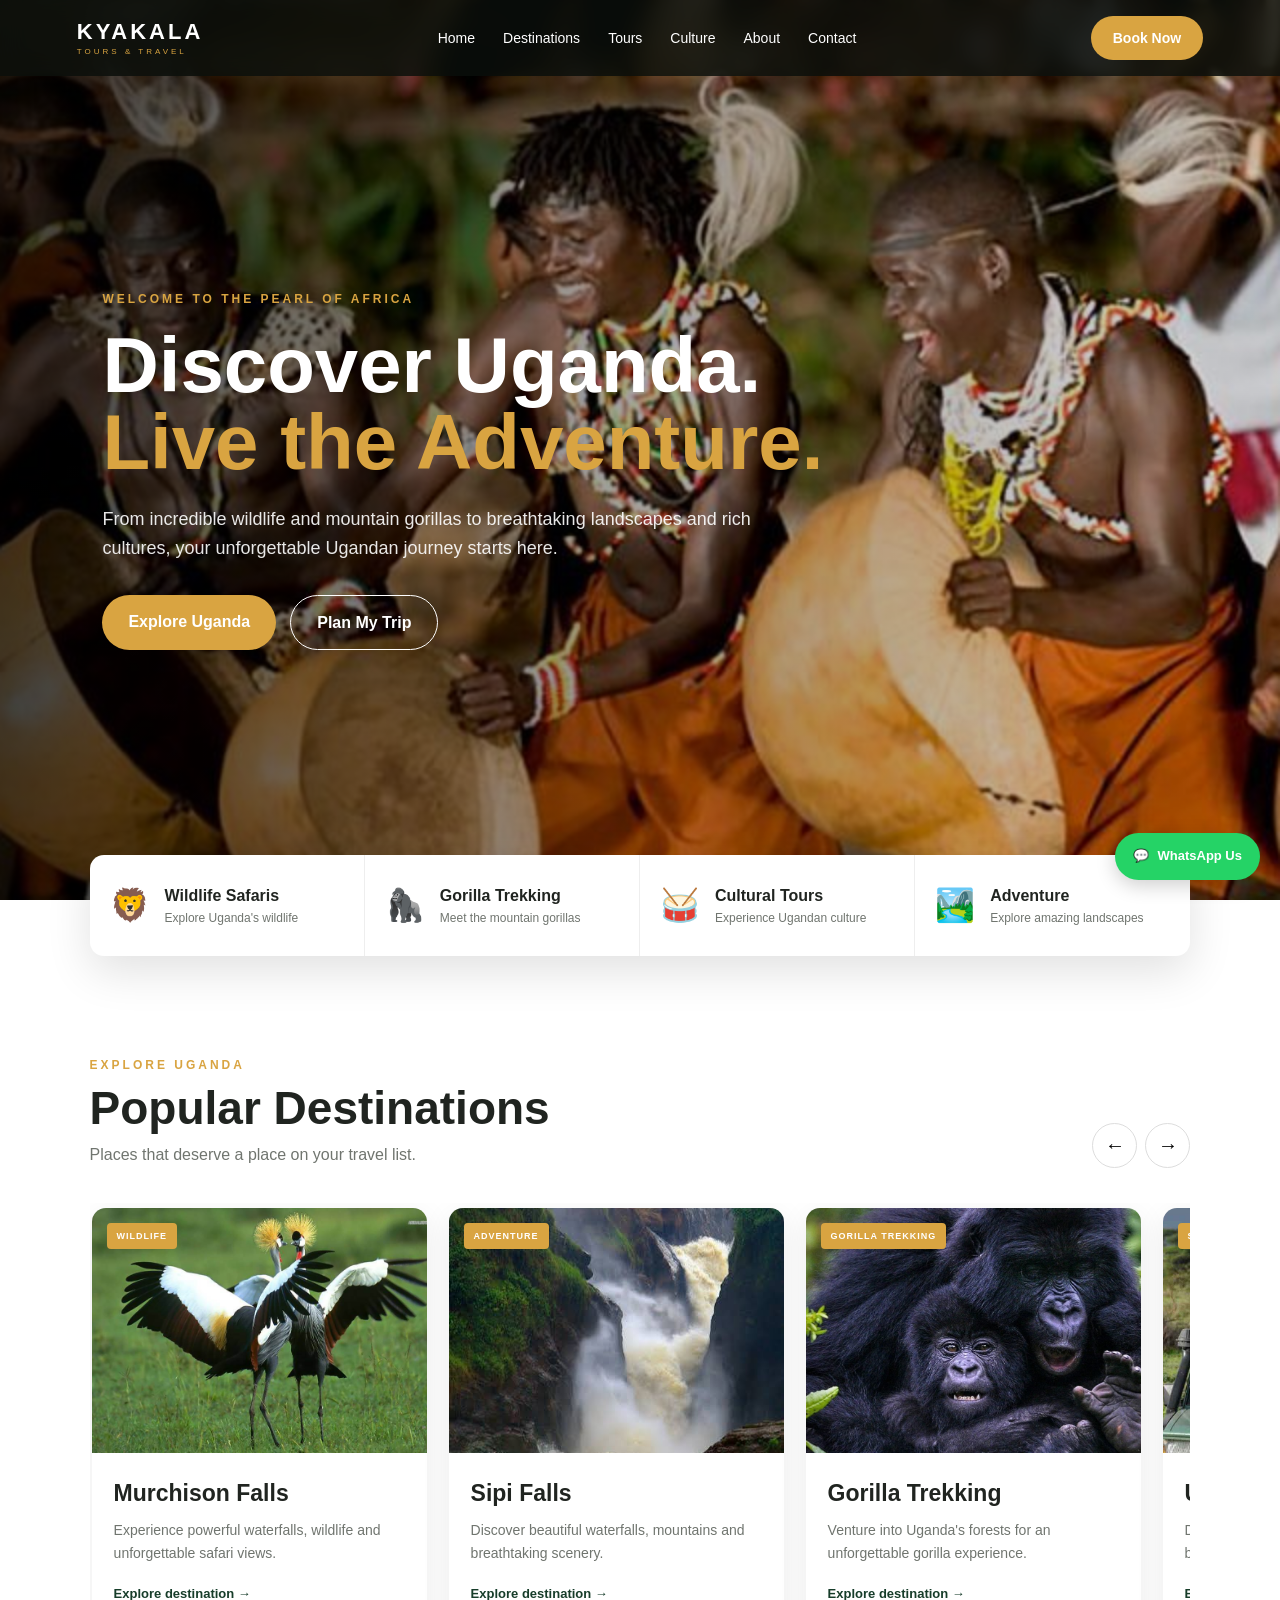
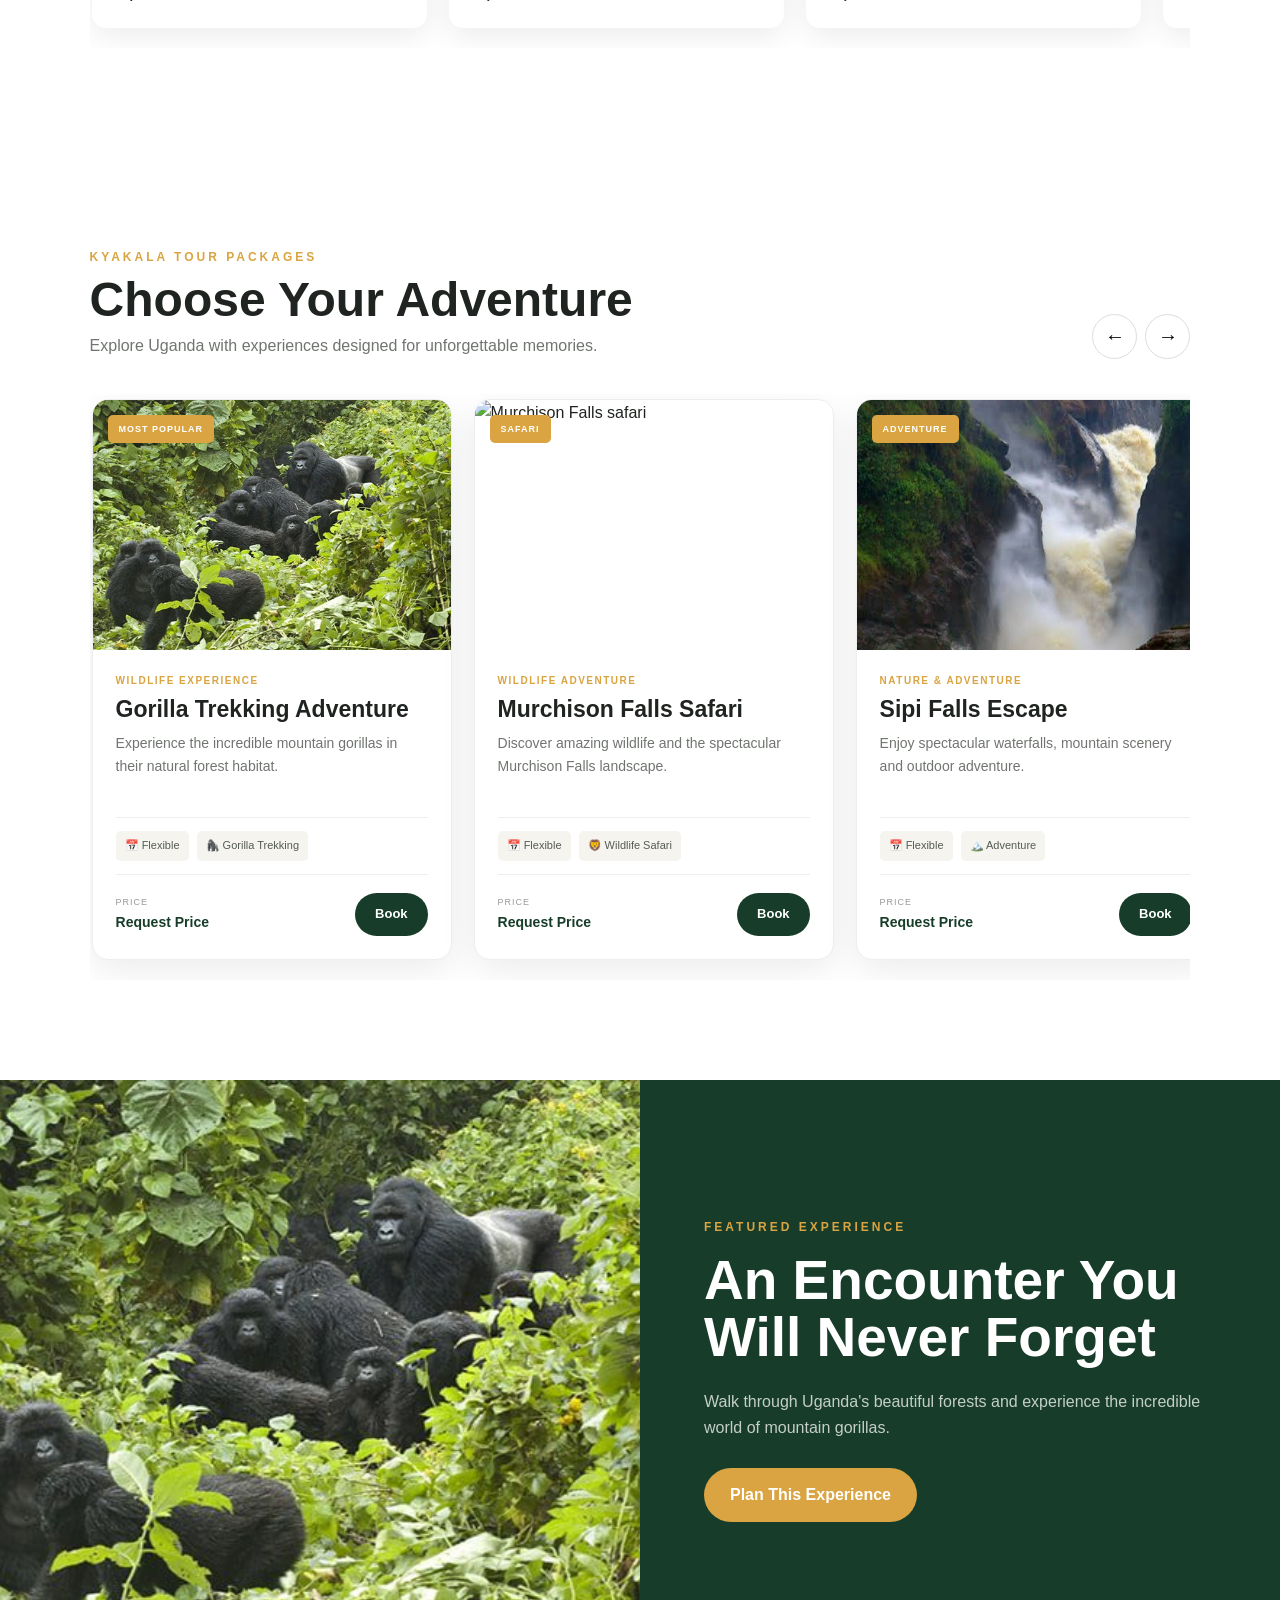
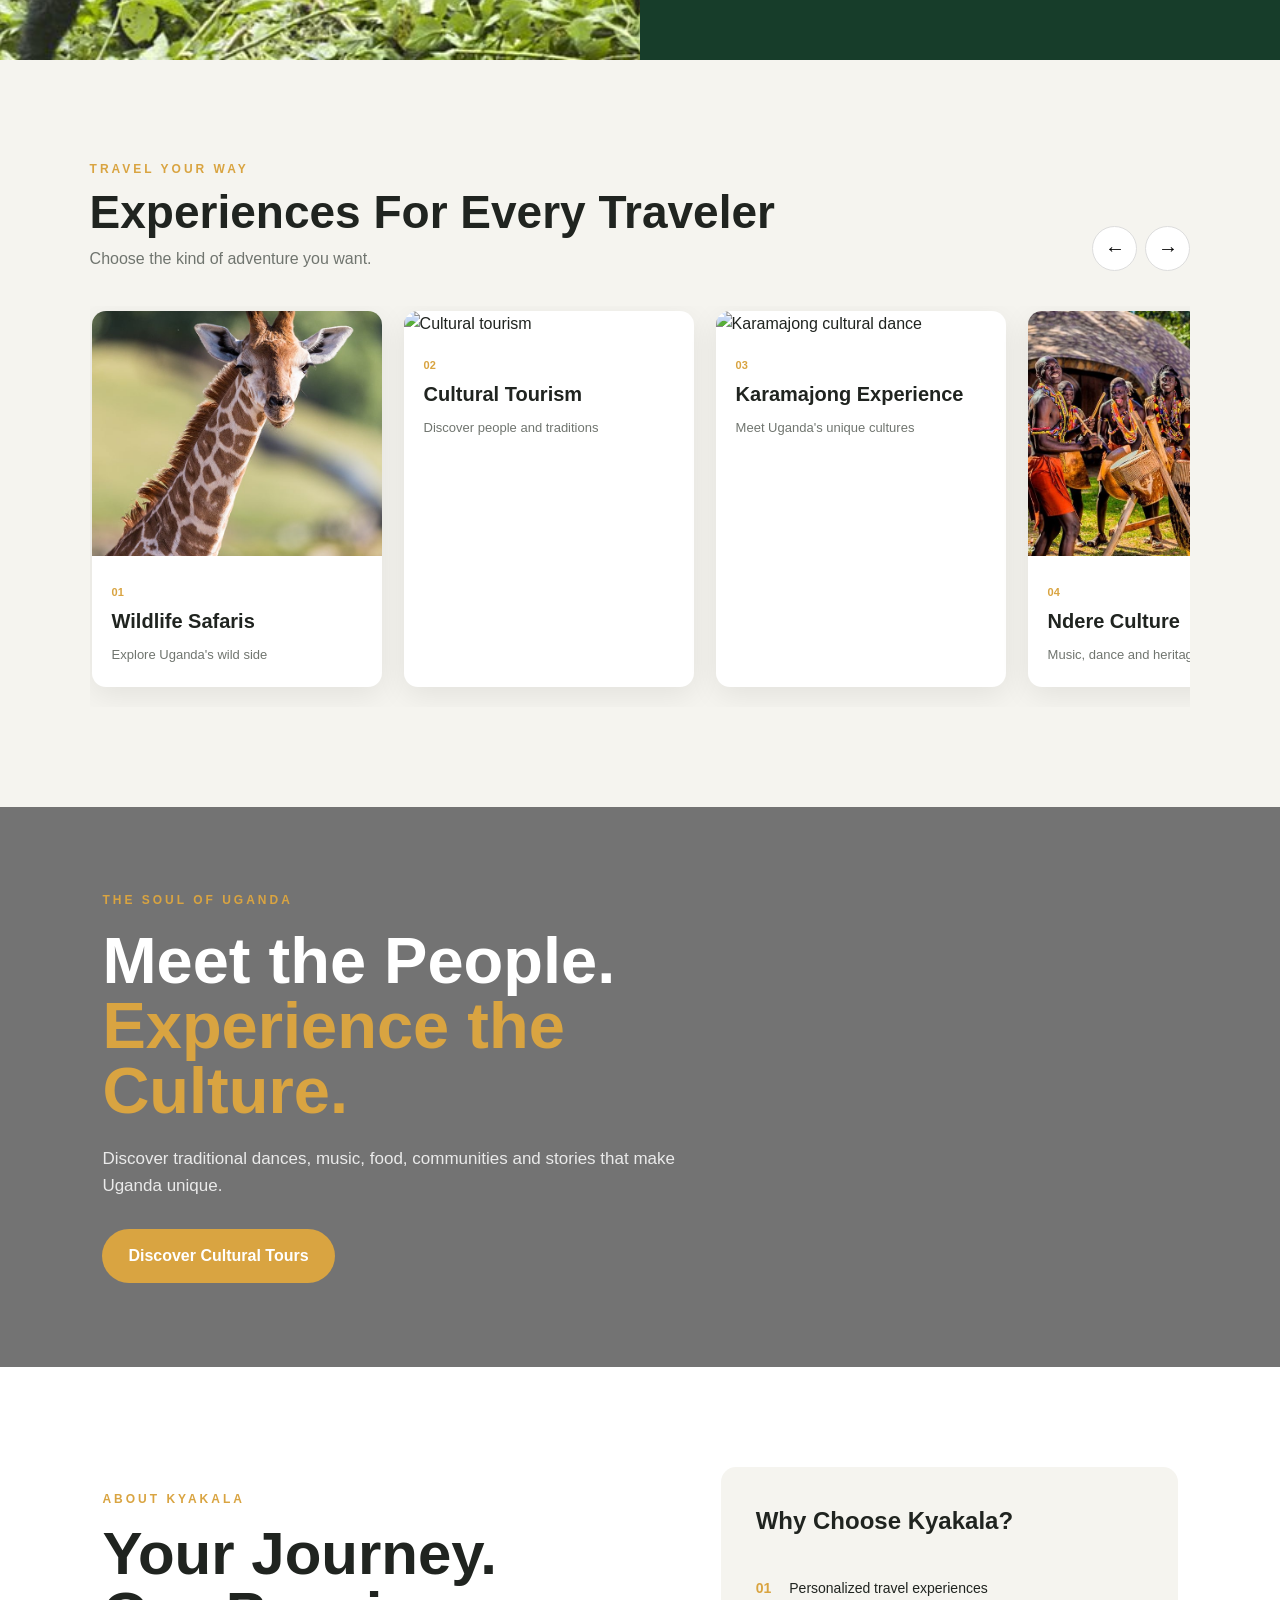
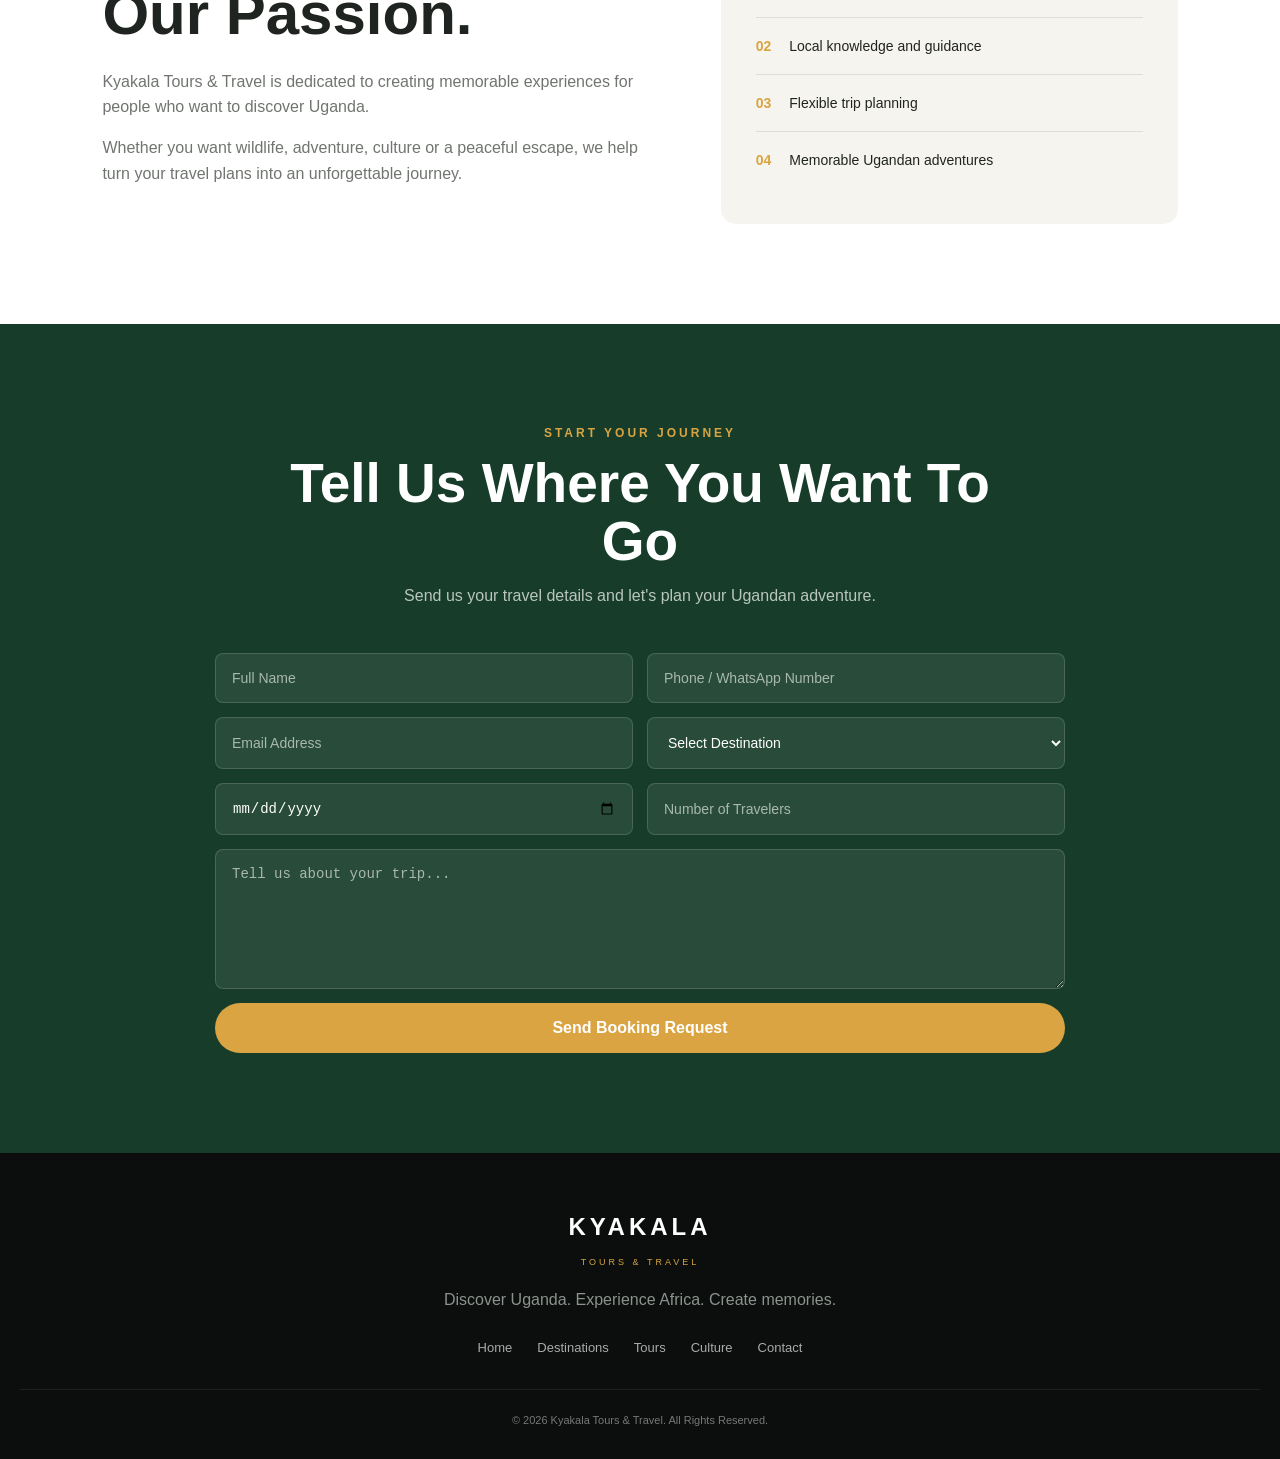
==== index.html @ d50c4559 "Update image source in destination card" ====
<!DOCTYPE html>
<html lang="en">
<head>
    <meta charset="UTF-8">
    <meta name="viewport" content="width=device-width, initial-scale=1.0">

    <title>Kyakala Tours & Travel | Explore Uganda</title>

    <meta name="description"
          content="Explore Uganda with Kyakala Tours & Travel. Discover wildlife safaris, gorilla trekking, cultural experiences and beautiful destinations.">

    <link rel="stylesheet" href="style.css">
</head>

<body>

<!-- ================= HEADER ================= -->

<header class="header">

    <a href="#home" class="logo">
        <span>KYAKALA</span>
        <small>TOURS & TRAVEL</small>
    </a>

    <nav class="desktop-nav">
        <a href="#home">Home</a>
        <a href="#destinations">Destinations</a>
        <a href="#tours">Tours</a>
        <a href="#culture">Culture</a>
        <a href="#about">About</a>
        <a href="#contact">Contact</a>
    </nav>

    <a href="#contact" class="book-button">
        Book Now
    </a>

    <button class="menu-button" onclick="toggleMenu()">
        ☰
    </button>

</header>


<!-- ================= MOBILE MENU ================= -->

<div class="mobile-menu" id="mobileMenu">

    <button class="close-menu" onclick="toggleMenu()">
        ×
    </button>

    <a href="#home" onclick="toggleMenu()">Home</a>
    <a href="#destinations" onclick="toggleMenu()">Destinations</a>
    <a href="#tours" onclick="toggleMenu()">Tours</a>
    <a href="#culture" onclick="toggleMenu()">Culture</a>
    <a href="#about" onclick="toggleMenu()">About</a>
    <a href="#contact" onclick="toggleMenu()">Contact</a>

</div>


<!-- ================= HERO ================= -->

<section id="home" class="hero">

    <div class="hero-background"></div>

    <div class="hero-overlay"></div>

    <div class="hero-content">

        <p class="eyebrow">
            WELCOME TO THE PEARL OF AFRICA
        </p>

        <h1>
            Discover Uganda.
            <strong>Live the Adventure.</strong>
        </h1>

        <p class="hero-description">
            From incredible wildlife and mountain gorillas
            to breathtaking landscapes and rich cultures,
            your unforgettable Ugandan journey starts here.
        </p>

        <div class="hero-actions">

            <a href="#destinations" class="primary-button">
                Explore Uganda
            </a>

            <a href="#contact" class="secondary-button">
                Plan My Trip
            </a>

        </div>

    </div>

    <div class="hero-scroll">
        Scroll to explore ↓
    </div>

</section>


<!-- ================= QUICK SERVICES ================= -->

<section class="quick-services">

    <div class="service-card">
        <span>🦁</span>
        <div>
            <h3>Wildlife Safaris</h3>
            <p>Explore Uganda's wildlife</p>
        </div>
    </div>

    <div class="service-card">
        <span>🦍</span>
        <div>
            <h3>Gorilla Trekking</h3>
            <p>Meet the mountain gorillas</p>
        </div>
    </div>

    <div class="service-card">
        <span>🥁</span>
        <div>
            <h3>Cultural Tours</h3>
            <p>Experience Ugandan culture</p>
        </div>
    </div>

    <div class="service-card">
        <span>🏞️</span>
        <div>
            <h3>Adventure</h3>
            <p>Explore amazing landscapes</p>
        </div>
    </div>

</section>


<!-- ================= DESTINATIONS ================= -->

<section id="destinations" class="section">

    <div class="section-heading">

        <div>
            <p class="eyebrow-dark">
                EXPLORE UGANDA
            </p>

            <h2>
                Popular Destinations
            </h2>

            <p>
                Places that deserve a place on your travel list.
            </p>
        </div>

        <div class="slider-controls">

            <button onclick="moveSlider('destinationSlider', -1)">
                ←
            </button>

            <button onclick="moveSlider('destinationSlider', 1)">
                →
            </button>

        </div>

    </div>


    <div class="slider-container">

        <div class="slider" id="destinationSlider">


            <!-- MURCHISON -->

            <article class="destination-card">

                <div class="card-image">

                    <img src="images/ccsk1.jpg"
                         alt="Murchison Falls">

                    <span class="image-label">
                        WILDLIFE
                    </span>

                </div>

                <div class="card-body">

                    <h3>Murchison Falls</h3>

                    <p>
                        Experience powerful waterfalls,
                        wildlife and unforgettable safari views.
                    </p>

                    <a href="#contact">
                        Explore destination →
                    </a>

                </div>

            </article>


            <!-- SIPI -->

            <article class="destination-card">

                <div class="card-image">

                    <img src="images/sipi-falls.jpg"
                         alt="Sipi Falls">

                    <span class="image-label">
                        ADVENTURE
                    </span>

                </div>

                <div class="card-body">

                    <h3>Sipi Falls</h3>

                    <p>
                        Discover beautiful waterfalls,
                        mountains and breathtaking scenery.
                    </p>

                    <a href="#contact">
                        Explore destination →
                    </a>

                </div>

            </article>


            <!-- GORILLA -->

            <article class="destination-card">

                <div class="card-image">

                    <img src="images/gorilla-trekking.jpg"
                         alt="Gorilla trekking">

                    <span class="image-label">
                        GORILLA TREKKING
                    </span>

                </div>

                <div class="card-body">

                    <h3>Gorilla Trekking</h3>

                    <p>
                        Venture into Uganda's forests
                        for an unforgettable gorilla experience.
                    </p>

                    <a href="#contact">
                        Explore destination →
                    </a>

                </div>

            </article>


            <!-- SAFARI -->

            <article class="destination-card">

                <div class="card-image">

                    <img src="images/Safaris.jpg"
                         alt="Uganda safari">

                    <span class="image-label">
                        SAFARI
                    </span>

                </div>

                <div class="card-body">

                    <h3>Uganda Safari</h3>

                    <p>
                        Discover incredible wildlife
                        across Uganda's beautiful parks.
                    </p>

                    <a href="#contact">
                        Explore destination →
                    </a>

                </div>

            </article>


            <!-- FALLS -->

            <article class="destination-card">

                <div class="card-image">

                    <img src="images/falls.jpg"
                         alt="Uganda waterfalls">

                    <span class="image-label">
                        NATURE
                    </span>

                </div>

                <div class="card-body">

                    <h3>Uganda Waterfalls</h3>

                    <p>
                        Explore some of the country's
                        most spectacular natural scenery.
                    </p>

                    <a href="#contact">
                        Explore destination →
                    </a>

                </div>

            </article>

        </div>

    </div>

</section>


<!-- ================= FEATURED GORILLA ================= -->


<!-- ================= TOUR PACKAGES ================= -->

<section class="packages-section" id="packages">

    <div class="packages-heading">

        <div>

            <p class="eyebrow-dark">
                KYAKALA TOUR PACKAGES
            </p>

            <h2>
                Choose Your Adventure
            </h2>

            <p>
                Explore Uganda with experiences designed
                for unforgettable memories.
            </p>

        </div>

        <div class="slider-controls">

            <button onclick="moveSlider('packageSlider', -1)">
                ←
            </button>

            <button onclick="moveSlider('packageSlider', 1)">
                →
            </button>

        </div>

    </div>


    <div class="slider-container">

        <div class="slider" id="packageSlider">


            <!-- PACKAGE 1 -->

            <article class="package-card">

                <div class="package-image">

                    <img src="images/Gorilla-Treking.jpg"
                         alt="Gorilla trekking in Uganda">

                    <span class="package-badge">
                        MOST POPULAR
                    </span>

                </div>

                <div class="package-content">

                    <p class="package-type">
                        WILDLIFE EXPERIENCE
                    </p>

                    <h3>
                        Gorilla Trekking Adventure
                    </h3>

                    <p>
                        Experience the incredible mountain
                        gorillas in their natural forest habitat.
                    </p>

                    <div class="package-info">

                        <span>📅 Flexible</span>
                        <span>🦍 Gorilla Trekking</span>

                    </div>

                    <div class="package-bottom">

                        <div>
                            <small>PRICE</small>
                            <strong>Request Price</strong>
                        </div>

                        <a href="#contact"
                           class="package-button">
                            Book
                        </a>

                    </div>

                </div>

            </article>


            <!-- PACKAGE 2 -->

            <article class="package-card">

                <div class="package-image">

                    <img src="images/murchison82.jpg"
                         alt="Murchison Falls safari">

                    <span class="package-badge">
                        SAFARI
                    </span>

                </div>

                <div class="package-content">

                    <p class="package-type">
                        WILDLIFE ADVENTURE
                    </p>

                    <h3>
                        Murchison Falls Safari
                    </h3>

                    <p>
                        Discover amazing wildlife and the
                        spectacular Murchison Falls landscape.
                    </p>

                    <div class="package-info">

                        <span>📅 Flexible</span>
                        <span>🦁 Wildlife Safari</span>

                    </div>

                    <div class="package-bottom">

                        <div>
                            <small>PRICE</small>
                            <strong>Request Price</strong>
                        </div>

                        <a href="#contact"
                           class="package-button">
                            Book
                        </a>

                    </div>

                </div>

            </article>


            <!-- PACKAGE 3 -->

            <article class="package-card">

                <div class="package-image">

                    <img src="images/sipi-falls.jpg"
                         alt="Sipi Falls adventure">

                    <span class="package-badge">
                        ADVENTURE
                    </span>

                </div>

                <div class="package-content">

                    <p class="package-type">
                        NATURE & ADVENTURE
                    </p>

                    <h3>
                        Sipi Falls Escape
                    </h3>

                    <p>
                        Enjoy spectacular waterfalls,
                        mountain scenery and outdoor adventure.
                    </p>

                    <div class="package-info">

                        <span>📅 Flexible</span>
                        <span>🏔️ Adventure</span>

                    </div>

                    <div class="package-bottom">

                        <div>
                            <small>PRICE</small>
                            <strong>Request Price</strong>
                        </div>

                        <a href="#contact"
                           class="package-button">
                            Book
                        </a>

                    </div>

                </div>

            </article>


            <!-- PACKAGE 4 -->

            <article class="package-card">

                <div class="package-image">

                    <img src="images/Cultural-Tourism.jpg"
                         alt="Uganda cultural tourism">

                    <span class="package-badge">
                        CULTURE
                    </span>

                </div>

                <div class="package-content">

                    <p class="package-type">
                        CULTURAL EXPERIENCE
                    </p>

                    <h3>
                        Uganda Cultural Experience
                    </h3>

                    <p>
                        Meet communities, discover traditions
                        and experience the heart of Uganda.
                    </p>

                    <div class="package-info">

                        <span>📅 Flexible</span>
                        <span>🥁 Culture</span>

                    </div>

                    <div class="package-bottom">

                        <div>
                            <small>PRICE</small>
                            <strong>Request Price</strong>
                        </div>

                        <a href="#contact"
                           class="package-button">
                            Book
                        </a>

                    </div>

                </div>

            </article>


            <!-- PACKAGE 5 -->

            <article class="package-card">

                <div class="package-image">

                    <img src="images/Wildlife-Safari.jpg"
                         alt="Uganda wildlife safari">

                    <span class="package-badge">
                        WILDLIFE
                    </span>

                </div>

                <div class="package-content">

                    <p class="package-type">
                        WILDLIFE SAFARI
                    </p>

                    <h3>
                        Uganda Wildlife Safari
                    </h3>

                    <p>
                        Explore Uganda's national parks and
                        encounter incredible African wildlife.
                    </p>

                    <div class="package-info">

                        <span>📅 Flexible</span>
                        <span>🦁 Safari</span>

                    </div>

                    <div class="package-bottom">

                        <div>
                            <small>PRICE</small>
                            <strong>Request Price</strong>
                        </div>

                        <a href="#contact"
                           class="package-button">
                            Book
                        </a>

                    </div>

                </div>

            </article>

        </div>

    </div>

</section>





<section class="featured">

    <div class="featured-image">

        <img src="images/Gorilla-Treking.jpg"
             alt="Gorilla trekking experience">

    </div>

    <div class="featured-content">

        <p class="eyebrow-dark">
            FEATURED EXPERIENCE
        </p>

        <h2>
            An Encounter
            You Will Never Forget
        </h2>

        <p>
            Walk through Uganda's beautiful forests
            and experience the incredible world of
            mountain gorillas.
        </p>

        <a href="#contact" class="primary-button">
            Plan This Experience
        </a>

    </div>

</section>


<!-- ================= TOUR EXPERIENCES ================= -->

<section id="tours" class="section light-section">

    <div class="section-heading">

        <div>

            <p class="eyebrow-dark">
                TRAVEL YOUR WAY
            </p>

            <h2>
                Experiences For Every Traveler
            </h2>

            <p>
                Choose the kind of adventure you want.
            </p>

        </div>

        <div class="slider-controls">

            <button onclick="moveSlider('tourSlider', -1)">
                ←
            </button>

            <button onclick="moveSlider('tourSlider', 1)">
                →
            </button>

        </div>

    </div>


    <div class="slider-container">

        <div class="slider" id="tourSlider">


            <article class="experience-card">

                <img src="images/Wildlife-Safari.jpg"
                     alt="Wildlife safari">

                <div>

                    <p>01</p>

                    <h3>Wildlife Safaris</h3>

                    <span>
                        Explore Uganda's wild side
                    </span>

                </div>

            </article>


            <article class="experience-card">

                <img src="images/Cultural-Tourism.jpg"
                     alt="Cultural tourism">

                <div>

                    <p>02</p>

                    <h3>Cultural Tourism</h3>

                    <span>
                        Discover people and traditions
                    </span>

                </div>

            </article>


            <article class="experience-card">

                <img src="images/karamajong-dancing.jpg"
                     alt="Karamajong cultural dance">

                <div>

                    <p>03</p>

                    <h3>Karamajong Experience</h3>

                    <span>
                        Meet Uganda's unique cultures
                    </span>

                </div>

            </article>


            <article class="experience-card">

                <img src="images/Ndere-culture.jpg"
                     alt="Ndere cultural experience">

                <div>

                    <p>04</p>

                    <h3>Ndere Culture</h3>

                    <span>
                        Music, dance and heritage
                    </span>

                </div>

            </article>


            <article class="experience-card">

                <img src="images/the-bagishu-cultural.jpg"
                     alt="Bagishu cultural experience">

                <div>

                    <p>05</p>

                    <h3>Bagishu Culture</h3>

                    <span>
                        Discover Eastern Uganda
                    </span>

                </div>

            </article>


            <article class="experience-card">

                <img src="images/Uganda-Culture.jpg"
                     alt="Ugandan culture">

                <div>

                    <p>06</p>

                    <h3>Ugandan Culture</h3>

                    <span>
                        Experience our heritage
                    </span>

                </div>

            </article>

        </div>

    </div>

</section>


<!-- ================= CULTURE BANNER ================= -->

<section id="culture" class="culture-banner">

    <div class="culture-overlay"></div>

    <div class="culture-content">

        <p class="eyebrow">
            THE SOUL OF UGANDA
        </p>

        <h2>
            Meet the People.
            <strong>Experience the Culture.</strong>
        </h2>

        <p>
            Discover traditional dances, music, food,
            communities and stories that make Uganda unique.
        </p>

        <a href="#contact" class="primary-button">
            Discover Cultural Tours
        </a>

    </div>

</section>


<!-- ================= ABOUT ================= -->

<section id="about" class="about-section">

    <div class="about-text">

        <p class="eyebrow-dark">
            ABOUT KYAKALA
        </p>

        <h2>
            Your Journey.
            <br>
            Our Passion.
        </h2>

        <p>
            Kyakala Tours & Travel is dedicated to
            creating memorable experiences for people
            who want to discover Uganda.
        </p>

        <p>
            Whether you want wildlife, adventure,
            culture or a peaceful escape, we help
            turn your travel plans into an unforgettable journey.
        </p>

    </div>


    <div class="why-us">

        <h3>
            Why Choose Kyakala?
        </h3>

        <div class="reason">
            <strong>01</strong>
            <span>Personalized travel experiences</span>
        </div>

        <div class="reason">
            <strong>02</strong>
            <span>Local knowledge and guidance</span>
        </div>

        <div class="reason">
            <strong>03</strong>
            <span>Flexible trip planning</span>
        </div>

        <div class="reason">
            <strong>04</strong>
            <span>Memorable Ugandan adventures</span>
        </div>

    </div>

</section>


<!-- ================= BOOKING ================= -->

<section id="contact" class="booking-section">

    <div class="booking-heading">

        <p class="eyebrow">
            START YOUR JOURNEY
        </p>

        <h2>
            Tell Us Where You Want To Go
        </h2>

        <p>
            Send us your travel details and
            let's plan your Ugandan adventure.
        </p>

    </div>


    <form class="booking-form">

        <input
            type="text"
            name="name"
            placeholder="Full Name"
            required
        >

        <input
            type="tel"
            name="phone"
            placeholder="Phone / WhatsApp Number"
            required
        >

        <input
            type="email"
            name="email"
            placeholder="Email Address"
        >

        <select name="destination" required>

            <option value="">
                Select Destination
            </option>

            <option>Murchison Falls</option>
            <option>Sipi Falls</option>
            <option>Gorilla Trekking</option>
            <option>Wildlife Safari</option>
            <option>Cultural Tour</option>
            <option>Other</option>

        </select>

        <input
            type="date"
            name="date"
        >

        <input
            type="number"
            name="travelers"
            min="1"
            placeholder="Number of Travelers"
        >

        <textarea
            name="message"
            placeholder="Tell us about your trip..."
        ></textarea>

        <button type="submit">
            Send Booking Request
        </button>

    </form>

</section>


<!-- ================= WHATSAPP ================= -->

<a href="#" class="whatsapp-button" id="whatsappButton">
    <span>💬</span>
    WhatsApp Us
</a>


<!-- ================= BACK TO TOP ================= -->

<button class="top-button" id="topButton">
    ↑
</button>


<!-- ================= FOOTER ================= -->

<footer>

    <div class="footer-brand">
        <strong>KYAKALA</strong>
        <span>TOURS & TRAVEL</span>
    </div>

    <p>
        Discover Uganda. Experience Africa. Create memories.
    </p>

    <div class="footer-navigation">

        <a href="#home">Home</a>
        <a href="#destinations">Destinations</a>
        <a href="#tours">Tours</a>
        <a href="#culture">Culture</a>
        <a href="#contact">Contact</a>

    </div>

    <div class="footer-bottom">

        © <span id="year"></span>
        Kyakala Tours & Travel.
        All Rights Reserved.

    </div>

</footer>


<script src="script.js"></script>

</body>
</html>
---- style.css ----
* {
    margin: 0;
    padding: 0;
    box-sizing: border-box;
}

:root {
    --gold: #d9a441;
    --dark: #101510;
    --green: #173d2a;
    --light: #f5f4ef;
    --white: #ffffff;
    --text: #202420;
    --muted: #70756f;
}

html {
    scroll-behavior: smooth;
}

body {
    font-family: Arial, Helvetica, sans-serif;
    color: var(--text);
    background: var(--white);
    line-height: 1.6;
    overflow-x: hidden;
}

a {
    text-decoration: none;
    color: inherit;
}

button {
    font-family: inherit;
}


/* =====================================
   HEADER
===================================== */

.header {
    position: fixed;
    top: 0;
    left: 0;

    width: 100%;
    height: 76px;

    z-index: 1000;

    display: flex;
    align-items: center;
    justify-content: space-between;

    padding: 0 6%;

    background: rgba(10, 15, 11, 0.82);

    backdrop-filter: blur(12px);
}

.logo {
    display: flex;
    flex-direction: column;

    color: white;

    line-height: 1;
}

.logo span {
    font-size: 22px;
    font-weight: 900;

    letter-spacing: 3px;
}

.logo small {
    font-size: 8px;

    letter-spacing: 3px;

    margin-top: 5px;

    color: var(--gold);
}

.desktop-nav {
    display: flex;

    gap: 28px;
}

.desktop-nav a {
    color: white;

    font-size: 14px;

    transition: 0.25s;
}

.desktop-nav a:hover {
    color: var(--gold);
}

.book-button {
    background: var(--gold);

    color: white;

    padding: 11px 22px;

    border-radius: 30px;

    font-weight: bold;

    font-size: 14px;
}

.menu-button {
    display: none;

    border: none;

    background: transparent;

    color: white;

    font-size: 29px;

    cursor: pointer;
}


/* =====================================
   MOBILE MENU
===================================== */

.mobile-menu {
    position: fixed;

    top: 0;
    right: -100%;

    width: 82%;
    max-width: 360px;

    height: 100vh;

    z-index: 2000;

    background: var(--dark);

    padding: 100px 35px 30px;

    display: flex;
    flex-direction: column;

    gap: 22px;

    transition: right 0.35s ease;

    box-shadow: -10px 0 35px rgba(0,0,0,0.3);
}

.mobile-menu.active {
    right: 0;
}

.mobile-menu a {
    color: white;

    font-size: 20px;

    border-bottom: 1px solid rgba(255,255,255,0.1);

    padding-bottom: 15px;
}

.close-menu {
    position: absolute;

    top: 25px;
    right: 25px;

    border: none;

    background: transparent;

    color: white;

    font-size: 35px;

    cursor: pointer;
}


/* =====================================
   HERO
===================================== */

.hero {
    min-height: 100vh;

    position: relative;

    display: flex;

    align-items: center;

    padding: 120px 8% 80px;

    overflow: hidden;
}

.hero-background {
    position: absolute;

    inset: 0;

    background-image: url("images/Uganda-Culture.jpg");

    background-size: cover;

    background-position: center;

    animation: heroZoom 12s ease-in-out infinite alternate;
}

@keyframes heroZoom {

    from {
        transform: scale(1);
    }

    to {
        transform: scale(1.08);
    }

}

.hero-overlay {
    position: absolute;

    inset: 0;

    background:
        linear-gradient(
            90deg,
            rgba(0,0,0,0.75),
            rgba(0,0,0,0.35),
            rgba(0,0,0,0.15)
        );
}

.hero-content {
    position: relative;

    z-index: 2;

    max-width: 760px;

    color: white;
}

.eyebrow {
    color: var(--gold);

    font-size: 12px;

    font-weight: 800;

    letter-spacing: 3px;
}

.hero h1 {
    font-size: clamp(45px, 7vw, 78px);

    line-height: 0.98;

    margin: 18px 0 25px;

    font-weight: 800;
}

.hero h1 strong {
    display: block;

    color: var(--gold);
}

.hero-description {
    max-width: 650px;

    font-size: 18px;

    color: rgba(255,255,255,0.9);

    margin-bottom: 32px;
}

.hero-actions {
    display: flex;

    gap: 14px;

    flex-wrap: wrap;
}

.primary-button,
.secondary-button {
    display: inline-block;

    padding: 14px 26px;

    border-radius: 30px;

    font-weight: bold;

    transition: 0.25s;
}

.primary-button {
    background: var(--gold);

    color: white;
}

.secondary-button {
    border: 1px solid white;

    color: white;
}

.primary-button:hover {
    transform: translateY(-2px);
}

.secondary-button:hover {
    background: white;

    color: var(--dark);
}

.hero-scroll {
    position: absolute;

    bottom: 28px;
    left: 8%;

    color: rgba(255,255,255,0.7);

    font-size: 12px;

    letter-spacing: 1px;
}


/* =====================================
   QUICK SERVICES
===================================== */

.quick-services {
    position: relative;

    z-index: 10;

    margin: -45px auto 0;

    width: 86%;

    display: grid;

    grid-template-columns: repeat(4, 1fr);

    background: white;

    border-radius: 14px;

    box-shadow: 0 15px 45px rgba(0,0,0,0.12);

    overflow: hidden;
}

.service-card {
    display: flex;

    align-items: center;

    gap: 15px;

    padding: 25px 20px;

    border-right: 1px solid #eee;
}

.service-card:last-child {
    border-right: none;
}

.service-card > span {
    font-size: 32px;
}

.service-card h3 {
    font-size: 16px;
}

.service-card p {
    font-size: 12px;

    color: var(--muted);
}


/* =====================================
   GENERAL SECTIONS
===================================== */

.section {
    padding: 100px 7%;
}

.light-section {
    background: var(--light);
}

.section-heading {
    display: flex;

    justify-content: space-between;

    align-items: end;

    gap: 30px;

    margin-bottom: 35px;
}

.eyebrow-dark {
    color: var(--gold);

    font-size: 12px;

    font-weight: 800;

    letter-spacing: 3px;
}

.section-heading h2 {
    font-size: clamp(30px, 4vw, 46px);

    line-height: 1.1;

    margin: 8px 0;
}

.section-heading > div:first-child > p:last-child {
    color: var(--muted);
}

.slider-controls {
    display: flex;

    gap: 8px;
}

.slider-controls button {
    width: 45px;
    height: 45px;

    border: 1px solid #ddd;

    background: white;

    border-radius: 50%;

    cursor: pointer;

    font-size: 20px;

    transition: 0.25s;
}

.slider-controls button:hover {
    background: var(--gold);

    color: white;

    border-color: var(--gold);
}


/* =====================================
   SLIDERS
===================================== */

.slider-container {
    overflow: hidden;
}

.slider {
    display: flex;

    gap: 22px;

    overflow-x: auto;

    scroll-behavior: smooth;

    scrollbar-width: none;

    padding: 5px 2px 20px;
}

.slider::-webkit-scrollbar {
    display: none;
}


/* =====================================
   DESTINATION CARDS
===================================== */

.destination-card {
    flex: 0 0 335px;

    background: white;

    border-radius: 14px;

    overflow: hidden;

    box-shadow: 0 8px 30px rgba(0,0,0,0.08);

    transition: transform 0.3s;
}

.destination-card:hover {
    transform: translateY(-7px);
}

.card-image {
    height: 245px;

    position: relative;

    overflow: hidden;
}

.card-image img {
    width: 100%;
    height: 100%;

    object-fit: cover;

    transition: transform 0.5s;
}

.destination-card:hover img {
    transform: scale(1.07);
}

.image-label {
    position: absolute;

    top: 15px;
    left: 15px;

    background: var(--gold);

    color: white;

    padding: 6px 10px;

    border-radius: 4px;

    font-size: 9px;

    font-weight: bold;

    letter-spacing: 1px;
}

.card-body {
    padding: 22px;
}

.card-body h3 {
    font-size: 23px;

    margin-bottom: 8px;
}

.card-body p {
    color: var(--muted);

    font-size: 14px;

    margin-bottom: 16px;
}

.card-body a {
    color: var(--green);

    font-weight: bold;

    font-size: 13px;
}


/* =====================================
   FEATURED EXPERIENCE
===================================== */

.featured {
    display: grid;

    grid-template-columns: 1fr 1fr;

    min-height: 580px;
}

.featured-image {
    overflow: hidden;
}

.featured-image img {
    width: 100%;
    height: 100%;

    object-fit: cover;
}

.featured-content {
    background: var(--green);

    color: white;

    display: flex;

    justify-content: center;

    flex-direction: column;

    padding: 80px 10%;
}

.featured-content h2 {
    font-size: clamp(35px, 5vw, 55px);

    line-height: 1.05;

    margin: 15px 0 22px;
}

.featured-content > p:not(.eyebrow-dark) {
    color: rgba(255,255,255,0.75);

    max-width: 520px;

    margin-bottom: 28px;
}

.featured-content .primary-button {
    align-self: flex-start;
}


/* =====================================
   EXPERIENCE CARDS
===================================== */

.experience-card {
    flex: 0 0 290px;

    background: white;

    border-radius: 14px;

    overflow: hidden;

    box-shadow: 0 8px 30px rgba(0,0,0,0.08);

    transition: transform 0.3s;
}

.experience-card:hover {
    transform: translateY(-6px);
}

.experience-card img {
    width: 100%;

    height: 245px;

    object-fit: cover;
}

.experience-card div {
    padding: 20px;
}

.experience-card div > p {
    color: var(--gold);

    font-size: 11px;

    font-weight: bold;
}

.experience-card h3 {
    font-size: 20px;

    margin: 4px 0;
}

.experience-card span {
    color: var(--muted);

    font-size: 13px;
}


/* =====================================
   CULTURE BANNER
===================================== */

.culture-banner {
    min-height: 560px;

    position: relative;

    display: flex;

    align-items: center;

    padding: 80px 8%;

    background-image: url("images/karamajong-dancing.jpg");

    background-size: cover;

    background-position: center;
}

.culture-overlay {
    position: absolute;

    inset: 0;

    background: rgba(0,0,0,0.55);
}

.culture-content {
    position: relative;

    z-index: 2;

    max-width: 700px;

    color: white;
}

.culture-content h2 {
    font-size: clamp(38px, 6vw, 65px);

    line-height: 1;

    margin: 18px 0 22px;
}

.culture-content h2 strong {
    display: block;

    color: var(--gold);
}

.culture-content > p:not(.eyebrow) {
    font-size: 17px;

    color: rgba(255,255,255,0.85);

    max-width: 600px;

    margin-bottom: 30px;
}


/* =====================================
   ABOUT
===================================== */

.about-section {
    padding: 100px 8%;

    display: grid;

    grid-template-columns: 1.2fr 1fr;

    gap: 70px;

    align-items: center;
}

.about-text h2 {
    font-size: clamp(40px, 5vw, 60px);

    line-height: 1;

    margin: 15px 0 25px;
}

.about-text > p:not(.eyebrow-dark) {
    color: var(--muted);

    max-width: 650px;

    margin-bottom: 15px;
}

.why-us {
    background: var(--light);

    padding: 35px;

    border-radius: 15px;
}

.why-us h3 {
    font-size: 24px;

    margin-bottom: 20px;
}

.reason {
    display: flex;

    gap: 18px;

    align-items: center;

    padding: 17px 0;

    border-bottom: 1px solid #ddd;
}

.reason:last-child {
    border-bottom: none;
}

.reason strong {
    color: var(--gold);

    font-size: 14px;
}

.reason span {
    font-size: 14px;
}


/* =====================================
   BOOKING
===================================== */

.booking-section {
    background: var(--green);

    color: white;

    padding: 100px 7%;
}

.booking-heading {
    text-align: center;

    max-width: 750px;

    margin: 0 auto 45px;
}

.booking-heading h2 {
    font-size: clamp(35px, 5vw, 55px);

    line-height: 1.05;

    margin: 12px 0;
}

.booking-heading > p:last-child {
    color: rgba(255,255,255,0.7);
}

.booking-form {
    max-width: 850px;

    margin: auto;

    display: grid;

    grid-template-columns: 1fr 1fr;

    gap: 14px;
}

.booking-form input,
.booking-form select,
.booking-form textarea {
    width: 100%;

    padding: 16px;

    border: 1px solid rgba(255,255,255,0.15);

    border-radius: 8px;

    background: rgba(255,255,255,0.08);

    color: white;

    font-size: 14px;

    outline: none;
}

.booking-form input::placeholder,
.booking-form textarea::placeholder {
    color: rgba(255,255,255,0.6);
}

.booking-form select option {
    color: black;
}

.booking-form textarea {
    grid-column: 1 / -1;

    min-height: 140px;

    resize: vertical;
}

.booking-form button {
    grid-column: 1 / -1;

    padding: 16px;

    border: none;

    border-radius: 30px;

    background: var(--gold);

    color: white;

    font-weight: bold;

    font-size: 16px;

    cursor: pointer;

    transition: 0.25s;
}

.booking-form button:hover {
    transform: translateY(-2px);
}


/* =====================================
   WHATSAPP
===================================== */

.whatsapp-button {
    position: fixed;

    right: 20px;
    bottom: 20px;

    z-index: 900;

    background: #25D366;

    color: white;

    padding: 13px 18px;

    border-radius: 30px;

    font-weight: bold;

    font-size: 13px;

    box-shadow: 0 5px 20px rgba(0,0,0,0.2);

    transition: 0.25s;
}

.whatsapp-button:hover {
    transform: translateY(-3px);
}

.whatsapp-button span {
    margin-right: 5px;
}


/* =====================================
   BACK TO TOP
===================================== */

.top-button {
    position: fixed;

    right: 20px;
    bottom: 78px;

    z-index: 899;

    width: 42px;
    height: 42px;

    border: none;

    border-radius: 50%;

    background: var(--dark);

    color: white;

    font-size: 20px;

    cursor: pointer;

    opacity: 0;

    pointer-events: none;

    transition: 0.3s;
}

.top-button.show {
    opacity: 1;

    pointer-events: auto;
}


/* =====================================
   FOOTER
===================================== */

footer {
    background: #0b0e0c;

    color: white;

    text-align: center;

    padding: 55px 20px 30px;
}

.footer-brand strong {
    display: block;

    font-size: 24px;

    letter-spacing: 4px;
}

.footer-brand span {
    color: var(--gold);

    font-size: 9px;

    letter-spacing: 3px;
}

footer > p {
    color: #8c928d;

    margin: 15px 0 25px;
}

.footer-navigation {
    display: flex;

    justify-content: center;

    flex-wrap: wrap;

    gap: 25px;

    margin-bottom: 30px;
}

.footer-navigation a {
    color: #aaa;

    font-size: 13px;
}

.footer-navigation a:hover {
    color: var(--gold);
}

.footer-bottom {
    padding-top: 22px;

    border-top: 1px solid rgba(255,255,255,0.08);

    color: #777;

    font-size: 11px;
}


/* =====================================
   MOBILE
===================================== */

@media (max-width: 900px) {

    .desktop-nav {
        display: none;
    }

    .menu-button {
        display: block;
    }

    .header {
        height: 68px;

        padding: 0 5%;
    }

    .book-button {
        margin-left: auto;

        margin-right: 12px;

        padding: 9px 15px;

        font-size: 12px;
    }

    .hero {
        padding: 110px 7% 70px;
    }

    .hero-description {
        font-size: 16px;
    }

    .quick-services {
        width: 90%;

        grid-template-columns: 1fr 1fr;
    }

    .service-card:nth-child(2) {
        border-right: none;
    }

    .service-card:nth-child(-n+2) {
        border-bottom: 1px solid #eee;
    }

    .featured {
        grid-template-columns: 1fr;
    }

    .featured-image {
        height: 430px;
    }

    .about-section {
        grid-template-columns: 1fr;
    }

}


/* =====================================
   SMALL PHONES
===================================== */

@media (max-width: 600px) {

    .logo span {
        font-size: 18px;
    }

    .logo small {
        font-size: 7px;
    }

    .hero h1 {
        font-size: 43px;
    }

    .hero-description {
        font-size: 15px;
    }

    .hero-scroll {
        display: none;
    }

    .quick-services {
        margin-top: -25px;
    }

    .service-card {
        padding: 18px 12px;

        gap: 9px;
    }

    .service-card > span {
        font-size: 24px;
    }

    .service-card h3 {
        font-size: 13px;
    }

    .service-card p {
        font-size: 10px;
    }

    .section {
        padding: 70px 5%;
    }

    .section-heading {
        align-items: flex-start;

        flex-direction: column;
    }

    .slider-controls {
        align-self: flex-end;
    }

    .destination-card {
        flex-basis: 82vw;
    }

    .experience-card {
        flex-basis: 76vw;
    }

    .featured-image {
        height: 330px;
    }

    .featured-content {
        padding: 65px 7%;
    }

    .culture-banner {
        min-height: 500px;

        padding: 70px 7%;
    }

    .about-section {
        padding: 70px 7%;

        gap: 40px;
    }

    .why-us {
        padding: 25px;
    }

    .booking-section {
        padding: 70px 5%;
    }

    .booking-form {
        grid-template-columns: 1fr;
    }

    .booking-form textarea,
    .booking-form button {
        grid-column: auto;
    }

    .whatsapp-button {
        right: 14px;
        bottom: 14px;

        padding: 12px 15px;
    }

    .top-button {
        right: 14px;
        bottom: 68px;
    }

}
/* =====================================
   TOUR PACKAGES
===================================== */

.packages-section {
    padding: 100px 7%;
    background: #ffffff;
}

.packages-heading {
    display: flex;
    justify-content: space-between;
    align-items: end;
    gap: 30px;
    margin-bottom: 35px;
}

.packages-heading h2 {
    font-size: clamp(32px, 4vw, 48px);
    line-height: 1.05;
    margin: 8px 0;
}

.packages-heading > div:first-child > p:last-child {
    color: #70756f;
}


/* =====================================
   PACKAGE CARD
===================================== */

.package-card {
    flex: 0 0 360px;

    background: #ffffff;

    border-radius: 16px;

    overflow: hidden;

    border: 1px solid #eeeeee;

    box-shadow: 0 10px 35px rgba(0, 0, 0, 0.08);

    transition:
        transform 0.3s ease,
        box-shadow 0.3s ease;
}

.package-card:hover {
    transform: translateY(-8px);

    box-shadow:
        0 18px 45px rgba(0, 0, 0, 0.14);
}


/* =====================================
   PACKAGE IMAGE
===================================== */

.package-image {
    height: 250px;

    position: relative;

    overflow: hidden;
}

.package-image img {
    width: 100%;
    height: 100%;

    object-fit: cover;

    transition: transform 0.5s ease;
}

.package-card:hover .package-image img {
    transform: scale(1.08);
}


/* =====================================
   PACKAGE BADGE
===================================== */

.package-badge {
    position: absolute;

    top: 15px;
    left: 15px;

    padding: 7px 11px;

    background: #d9a441;

    color: white;

    border-radius: 5px;

    font-size: 9px;

    font-weight: 800;

    letter-spacing: 1px;
}


/* =====================================
   PACKAGE CONTENT
===================================== */

.package-content {
    padding: 23px;
}

.package-type {
    color: #d9a441;

    font-size: 10px;

    font-weight: 800;

    letter-spacing: 1.5px;

    margin-bottom: 7px;
}

.package-content h3 {
    font-size: 23px;

    line-height: 1.15;

    margin-bottom: 10px;
}

.package-content > p:not(.package-type) {
    color: #70756f;

    font-size: 14px;

    line-height: 1.6;

    min-height: 67px;

    margin-bottom: 18px;
}


/* =====================================
   PACKAGE INFORMATION
===================================== */

.package-info {
    display: flex;

    flex-wrap: wrap;

    gap: 8px;

    padding: 13px 0;

    border-top: 1px solid #eeeeee;

    border-bottom: 1px solid #eeeeee;
}

.package-info span {
    font-size: 11px;

    color: #555b55;

    background: #f5f4ef;

    padding: 6px 9px;

    border-radius: 5px;
}


/* =====================================
   PACKAGE BOTTOM
===================================== */

.package-bottom {
    display: flex;

    justify-content: space-between;

    align-items: center;

    padding-top: 18px;
}

.package-bottom small {
    display: block;

    color: #999;

    font-size: 9px;

    letter-spacing: 1px;
}

.package-bottom strong {
    display: block;

    color: #173d2a;

    font-size: 14px;

    margin-top: 2px;
}

.package-button {
    background: #173d2a;

    color: white;

    padding: 11px 20px;

    border-radius: 25px;

    font-size: 13px;

    font-weight: bold;

    transition: 0.25s;
}

.package-button:hover {
    background: #d9a441;

    transform: translateY(-2px);
}


/* =====================================
   PACKAGE MOBILE
===================================== */

@media (max-width: 600px) {

    .packages-section {
        padding: 70px 5%;
    }

    .packages-heading {
        flex-direction: column;

        align-items: flex-start;
    }

    .packages-heading .slider-controls {
        align-self: flex-end;
    }

    .package-card {
        flex-basis: 84vw;
    }

    .package-image {
        height: 230px;
    }

}
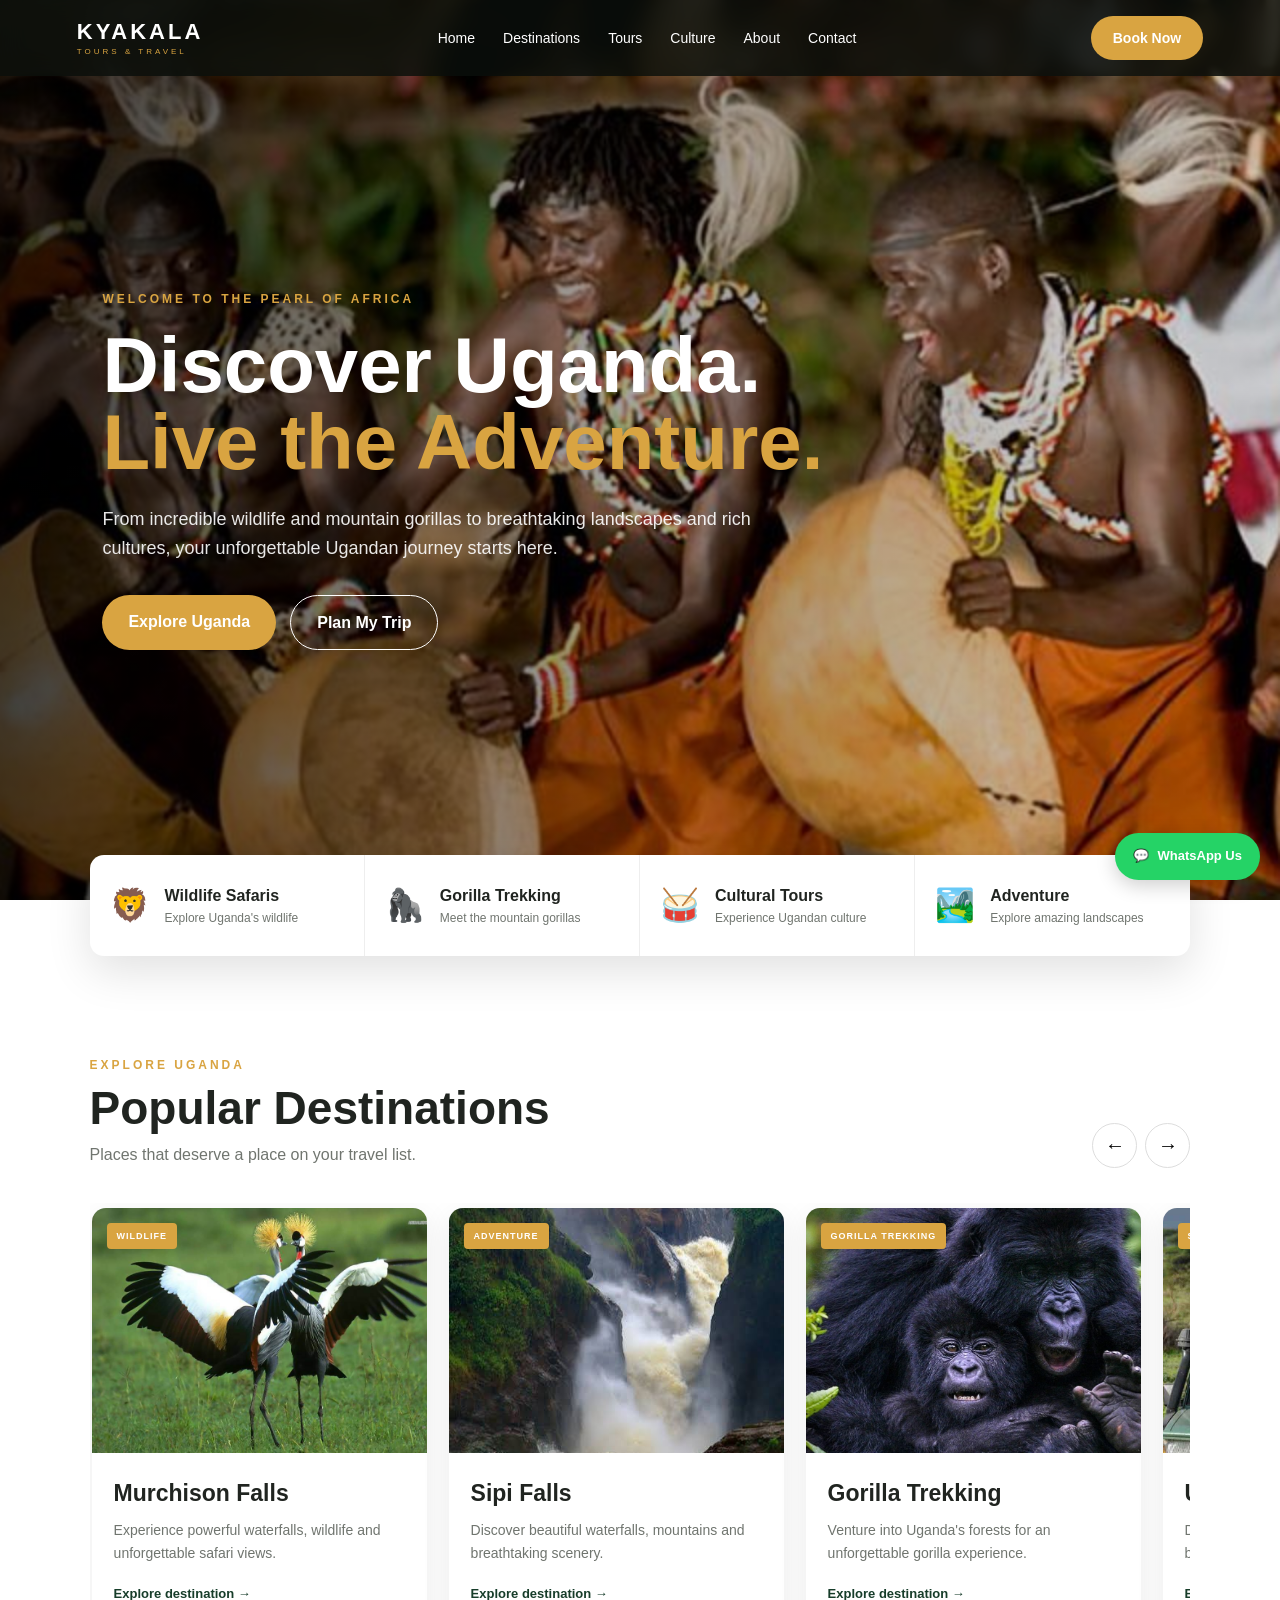
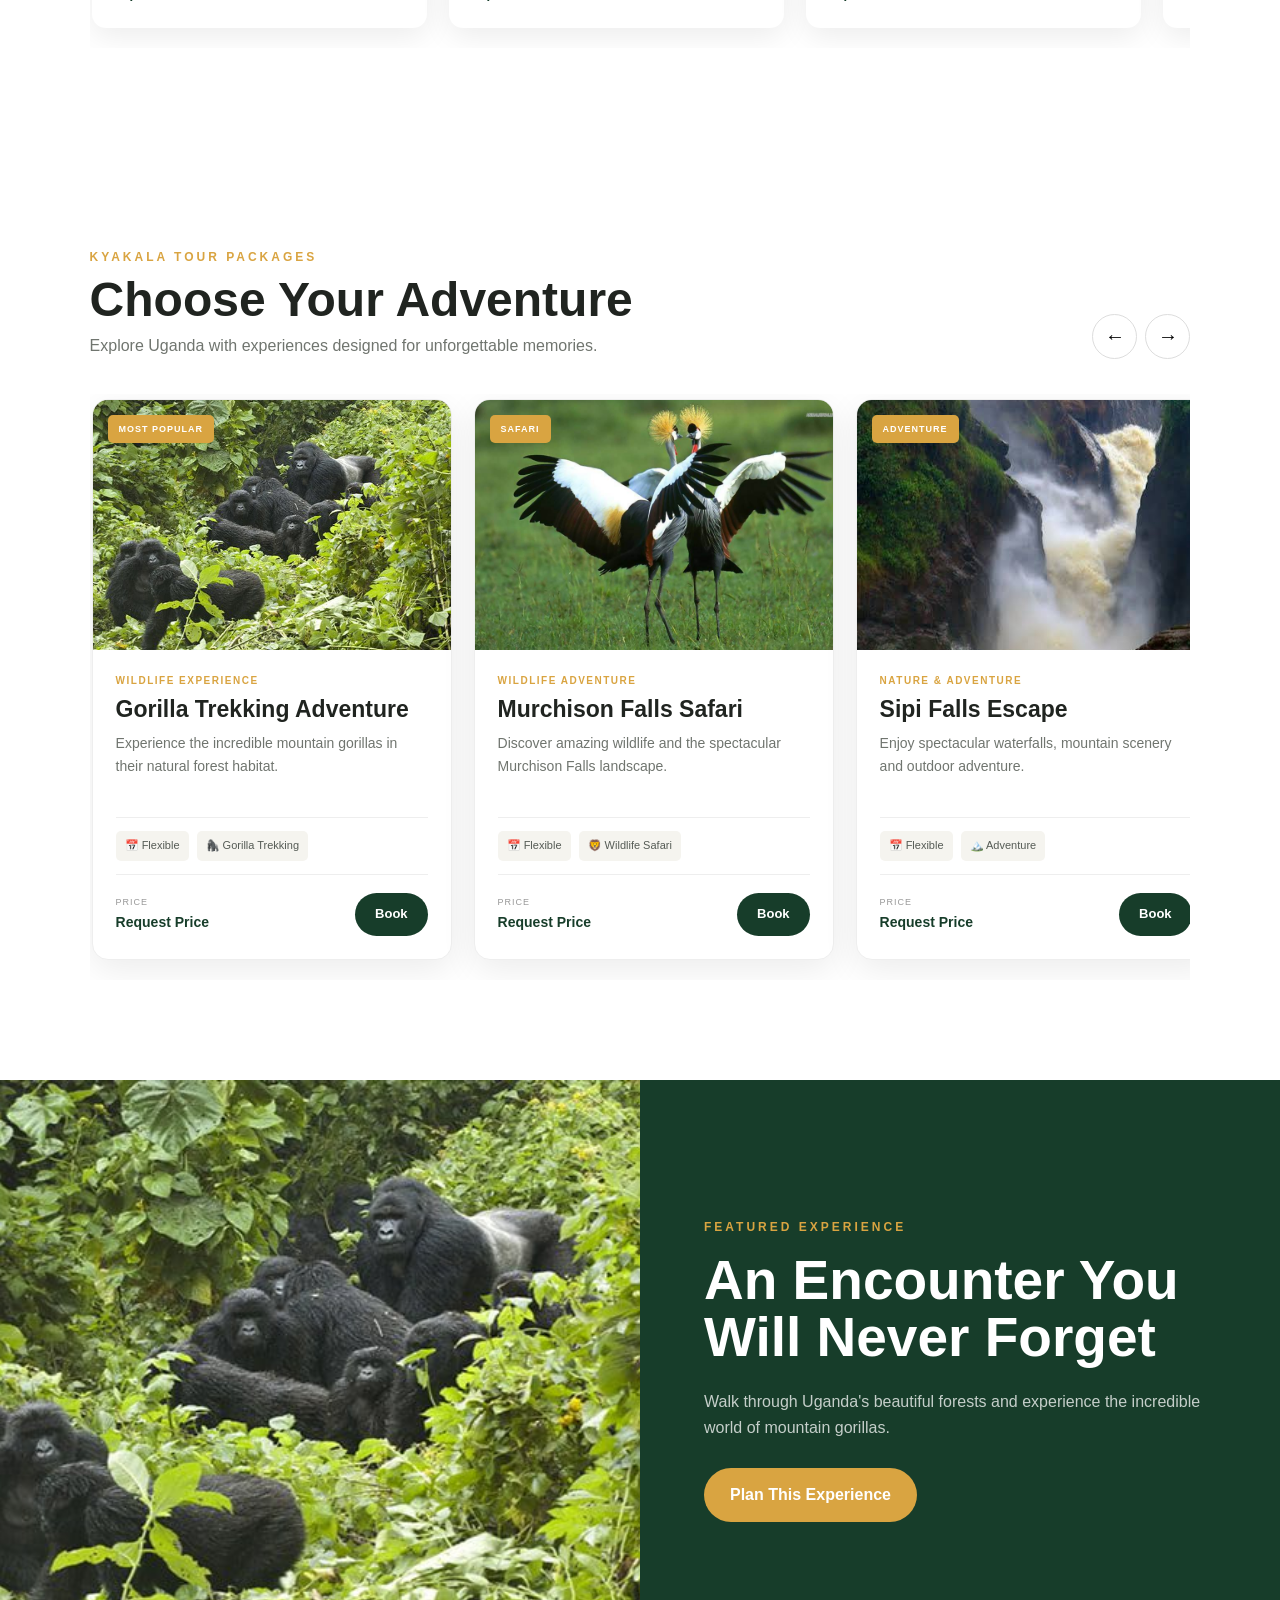
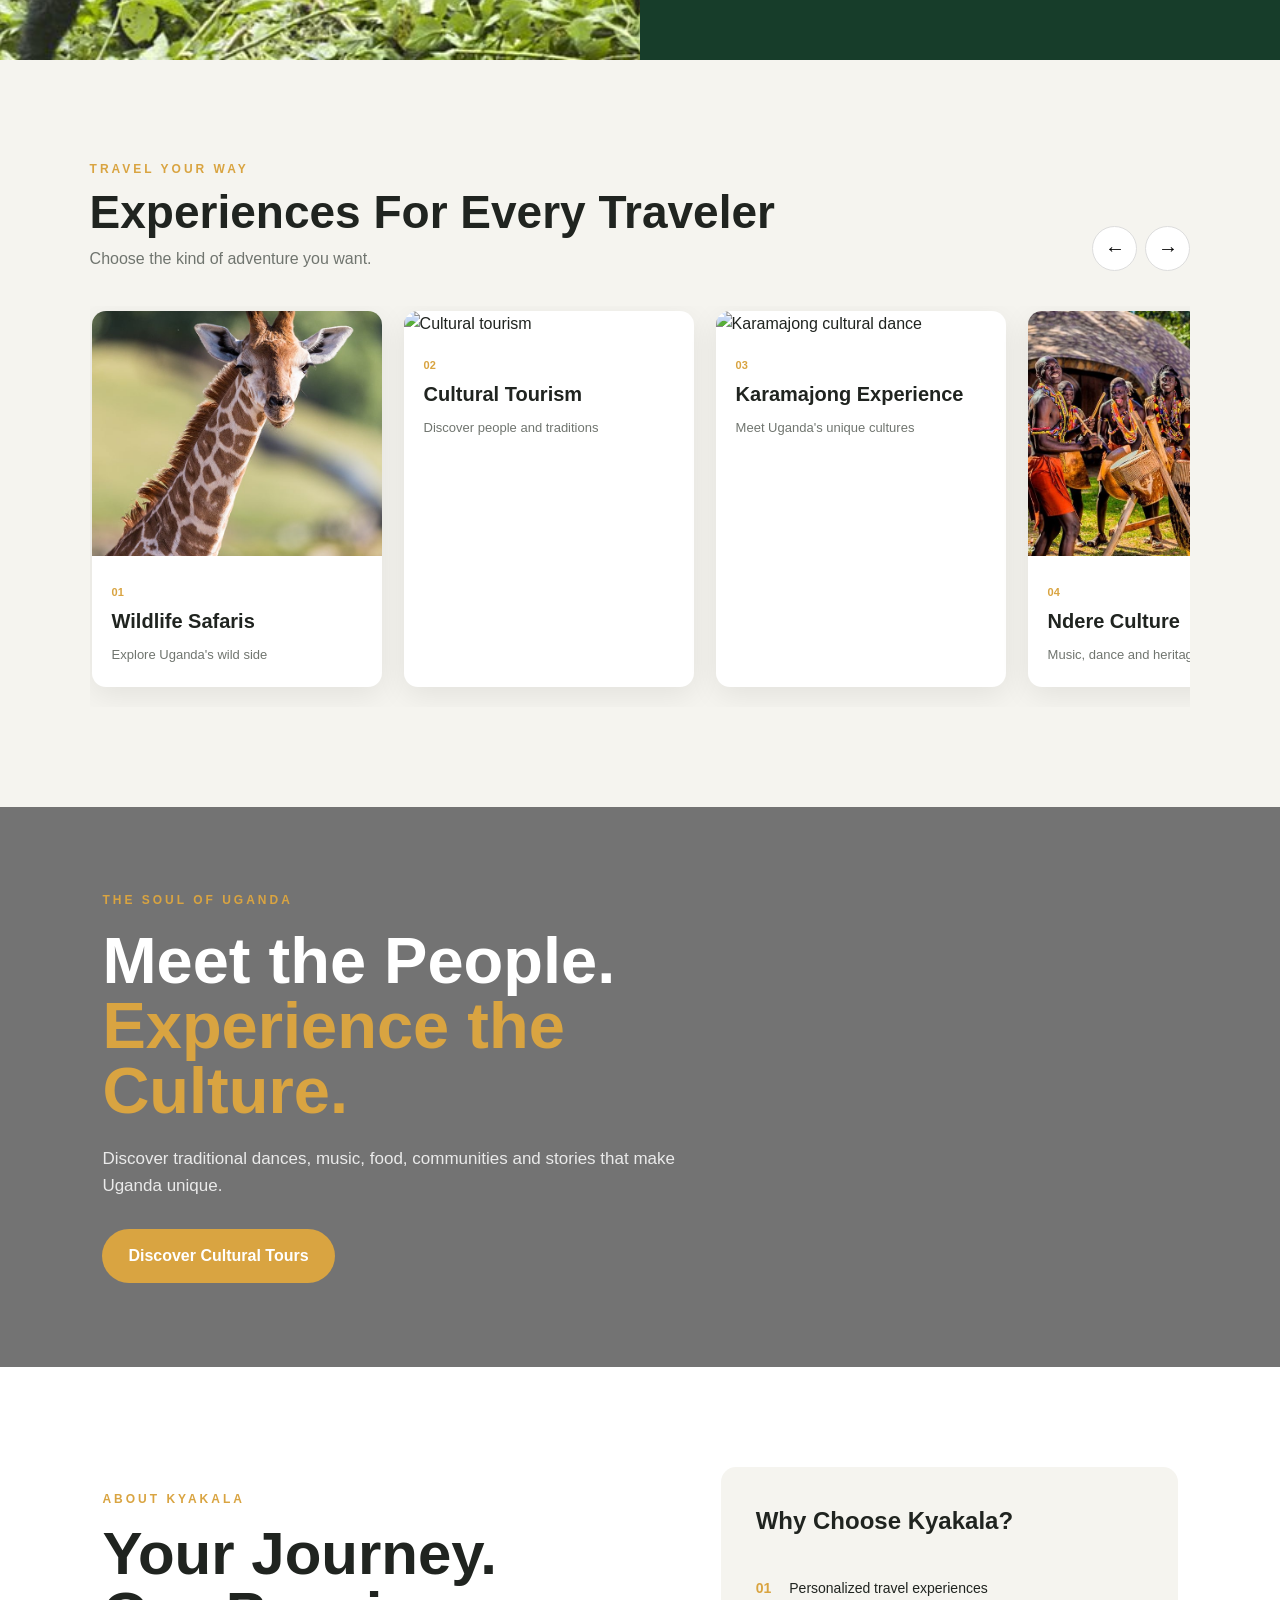
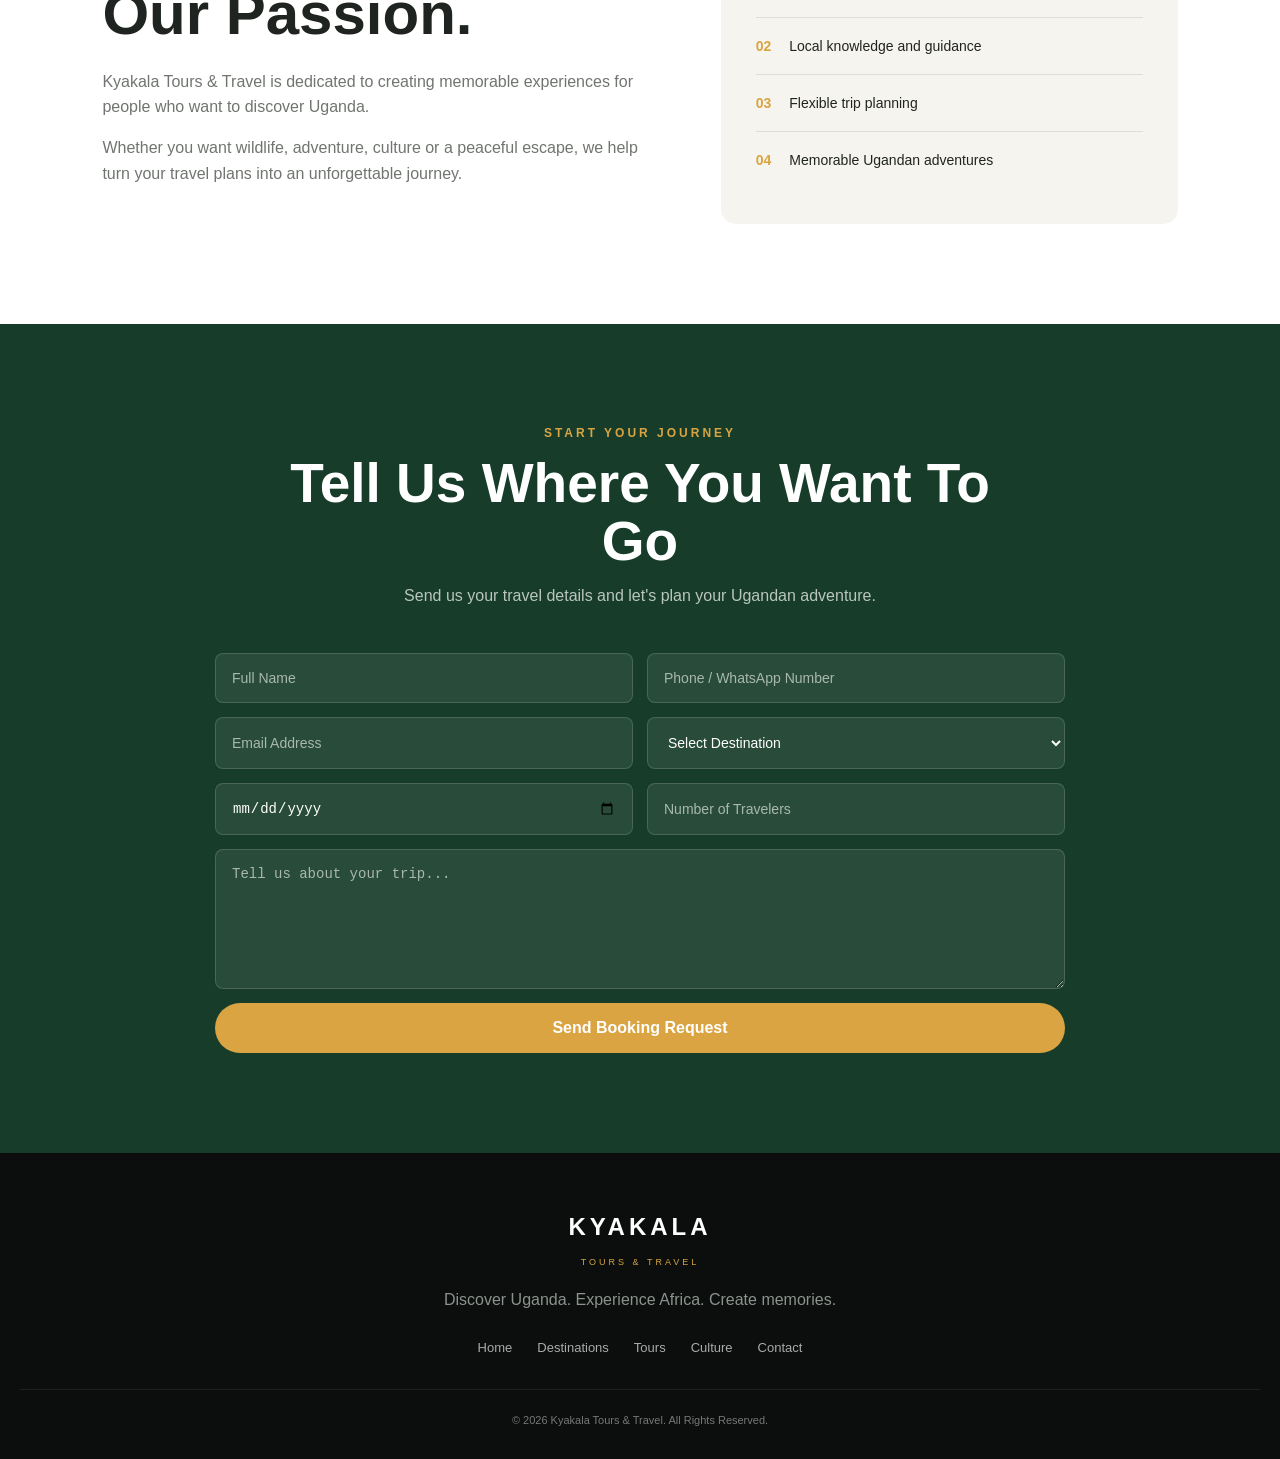
==== commit a7080966: "Update image sources in package cards" ====
--- a/index.html
+++ b/index.html
@@ -465,7 +465,7 @@
 
                 <div class="package-image">
 
-                    <img src="images/murchison82.jpg"
+                    <img src="images/ccsk1.jpg"
                          alt="Murchison Falls safari">
 
                     <span class="package-badge">
@@ -577,7 +577,7 @@
 
                 <div class="package-image">
 
-                    <img src="images/Cultural-Tourism.jpg"
+                    <img src="images/babbon.jpg"
                          alt="Uganda cultural tourism">
 
                     <span class="package-badge">
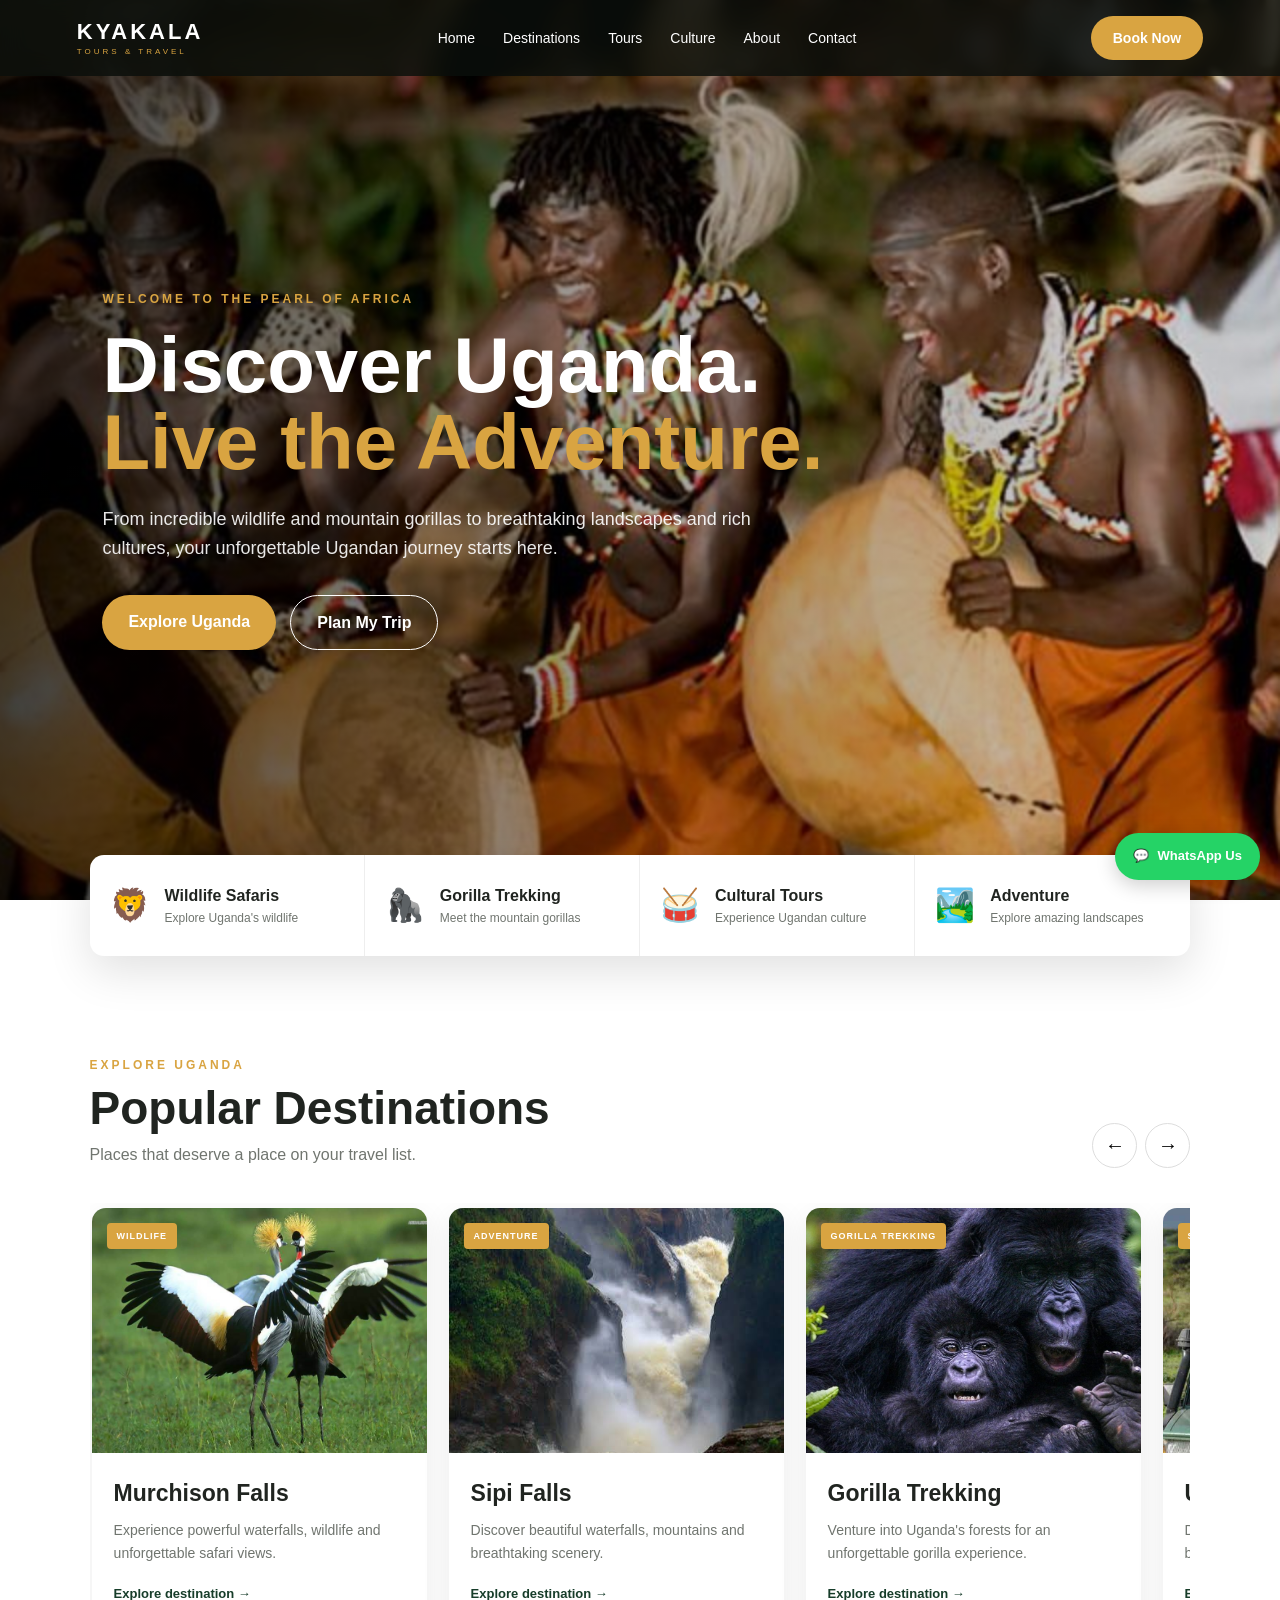
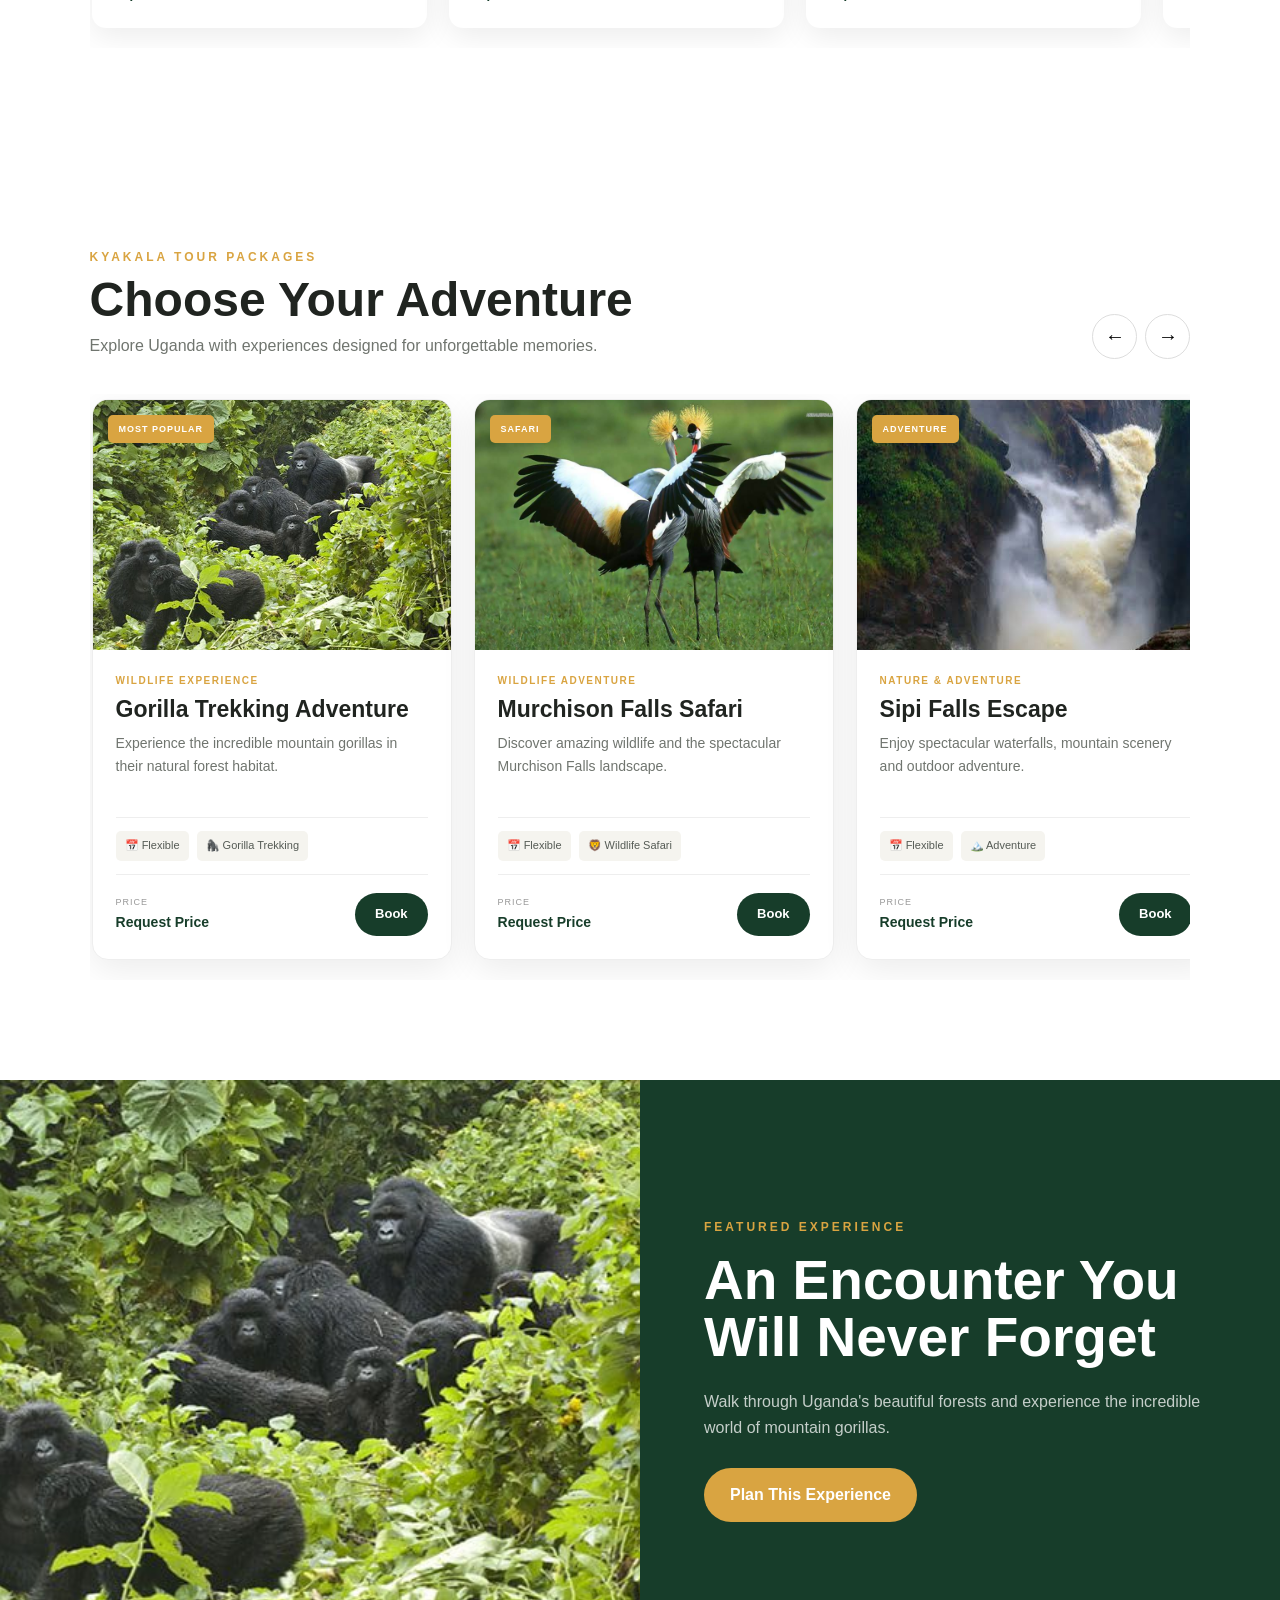
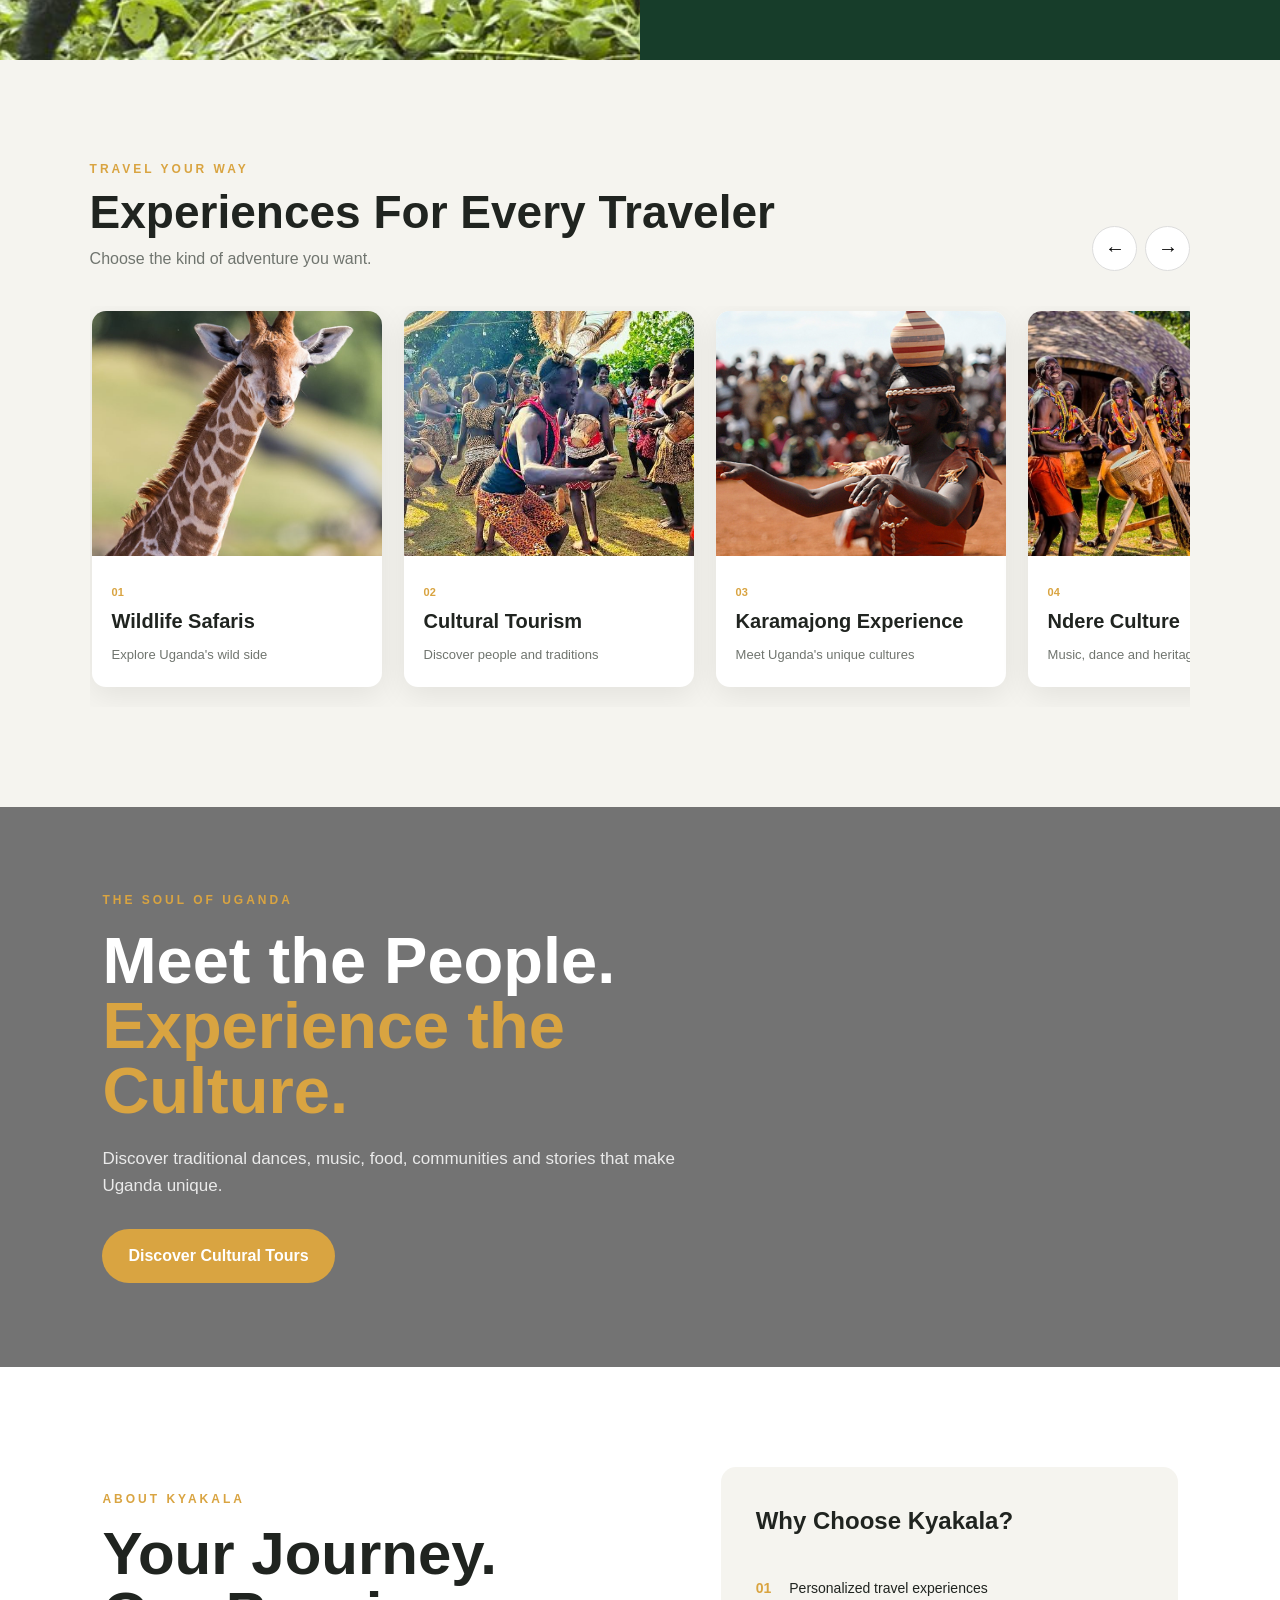
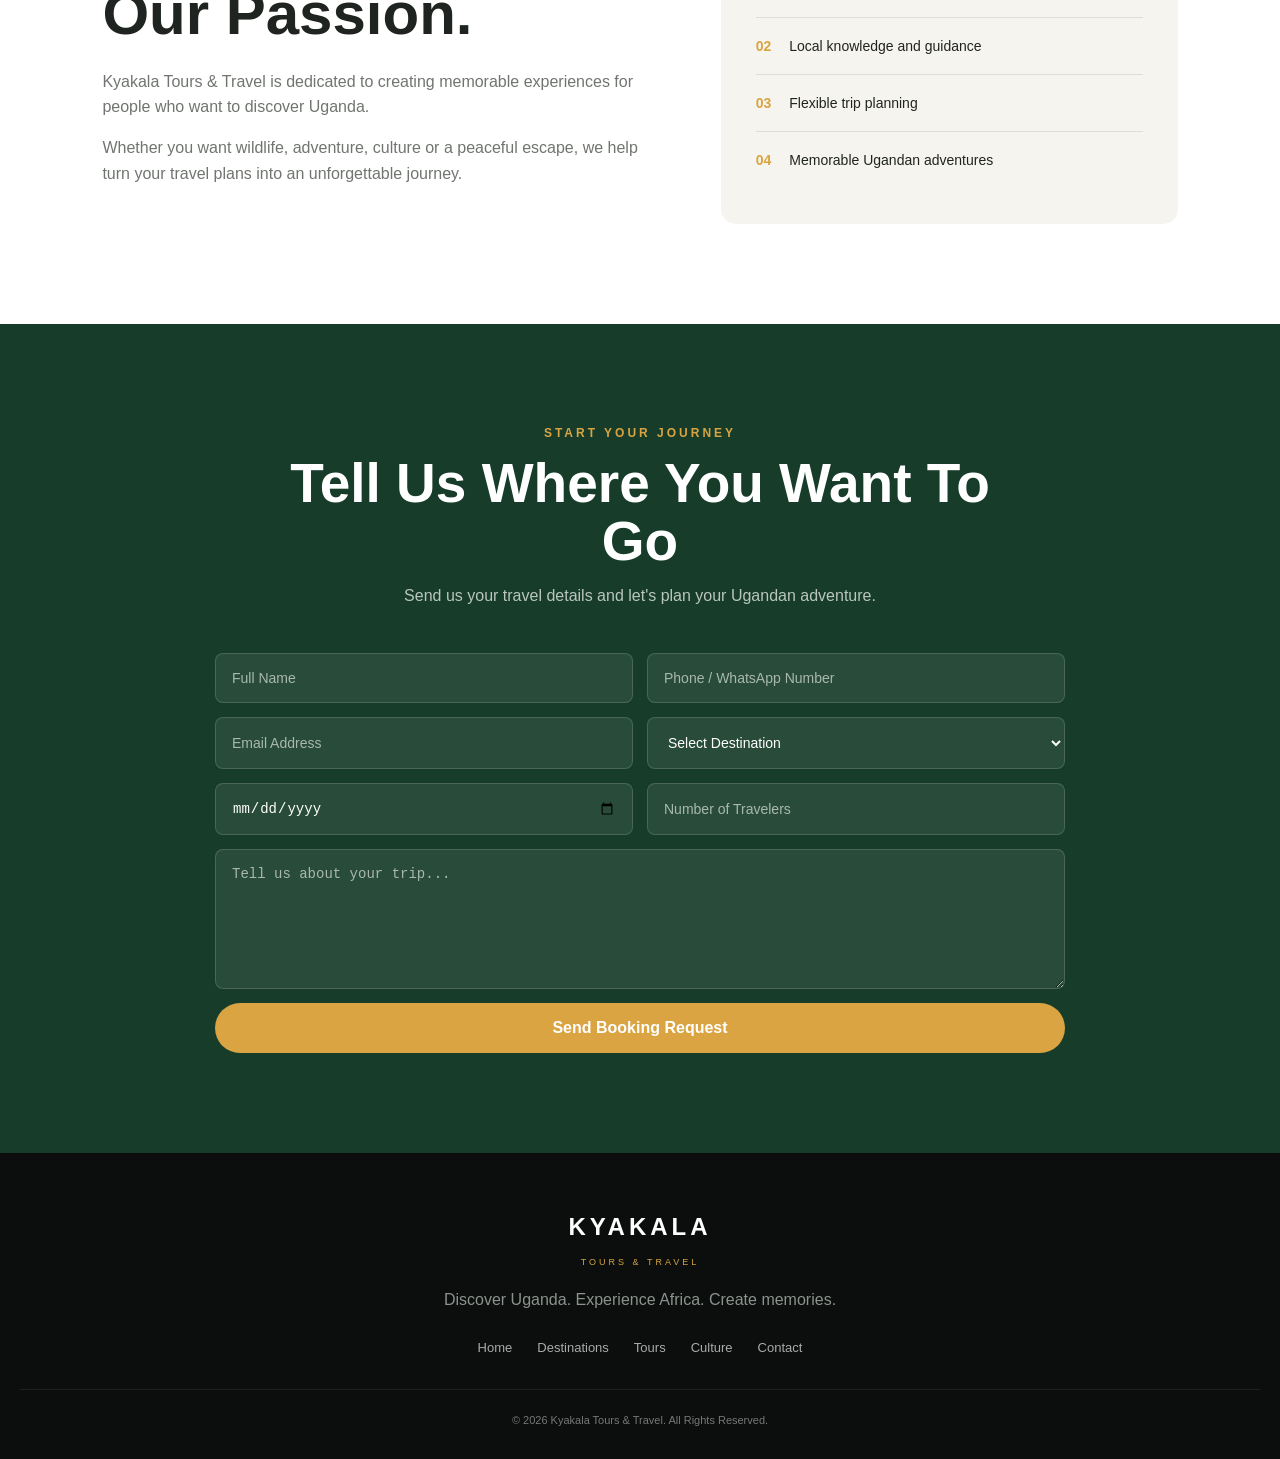
==== commit 00ff2735: "Update image sources in experience cards" ====
--- a/index.html
+++ b/index.html
@@ -791,7 +791,7 @@
 
             <article class="experience-card">
 
-                <img src="images/Cultural-Tourism.jpg"
+                <img src="images/images.jpg"
                      alt="Cultural tourism">
 
                 <div>
@@ -811,7 +811,7 @@
 
             <article class="experience-card">
 
-                <img src="images/karamajong-dancing.jpg"
+                <img src="images/Cultural-Safaris.jpg"
                      alt="Karamajong cultural dance">
 
                 <div>
